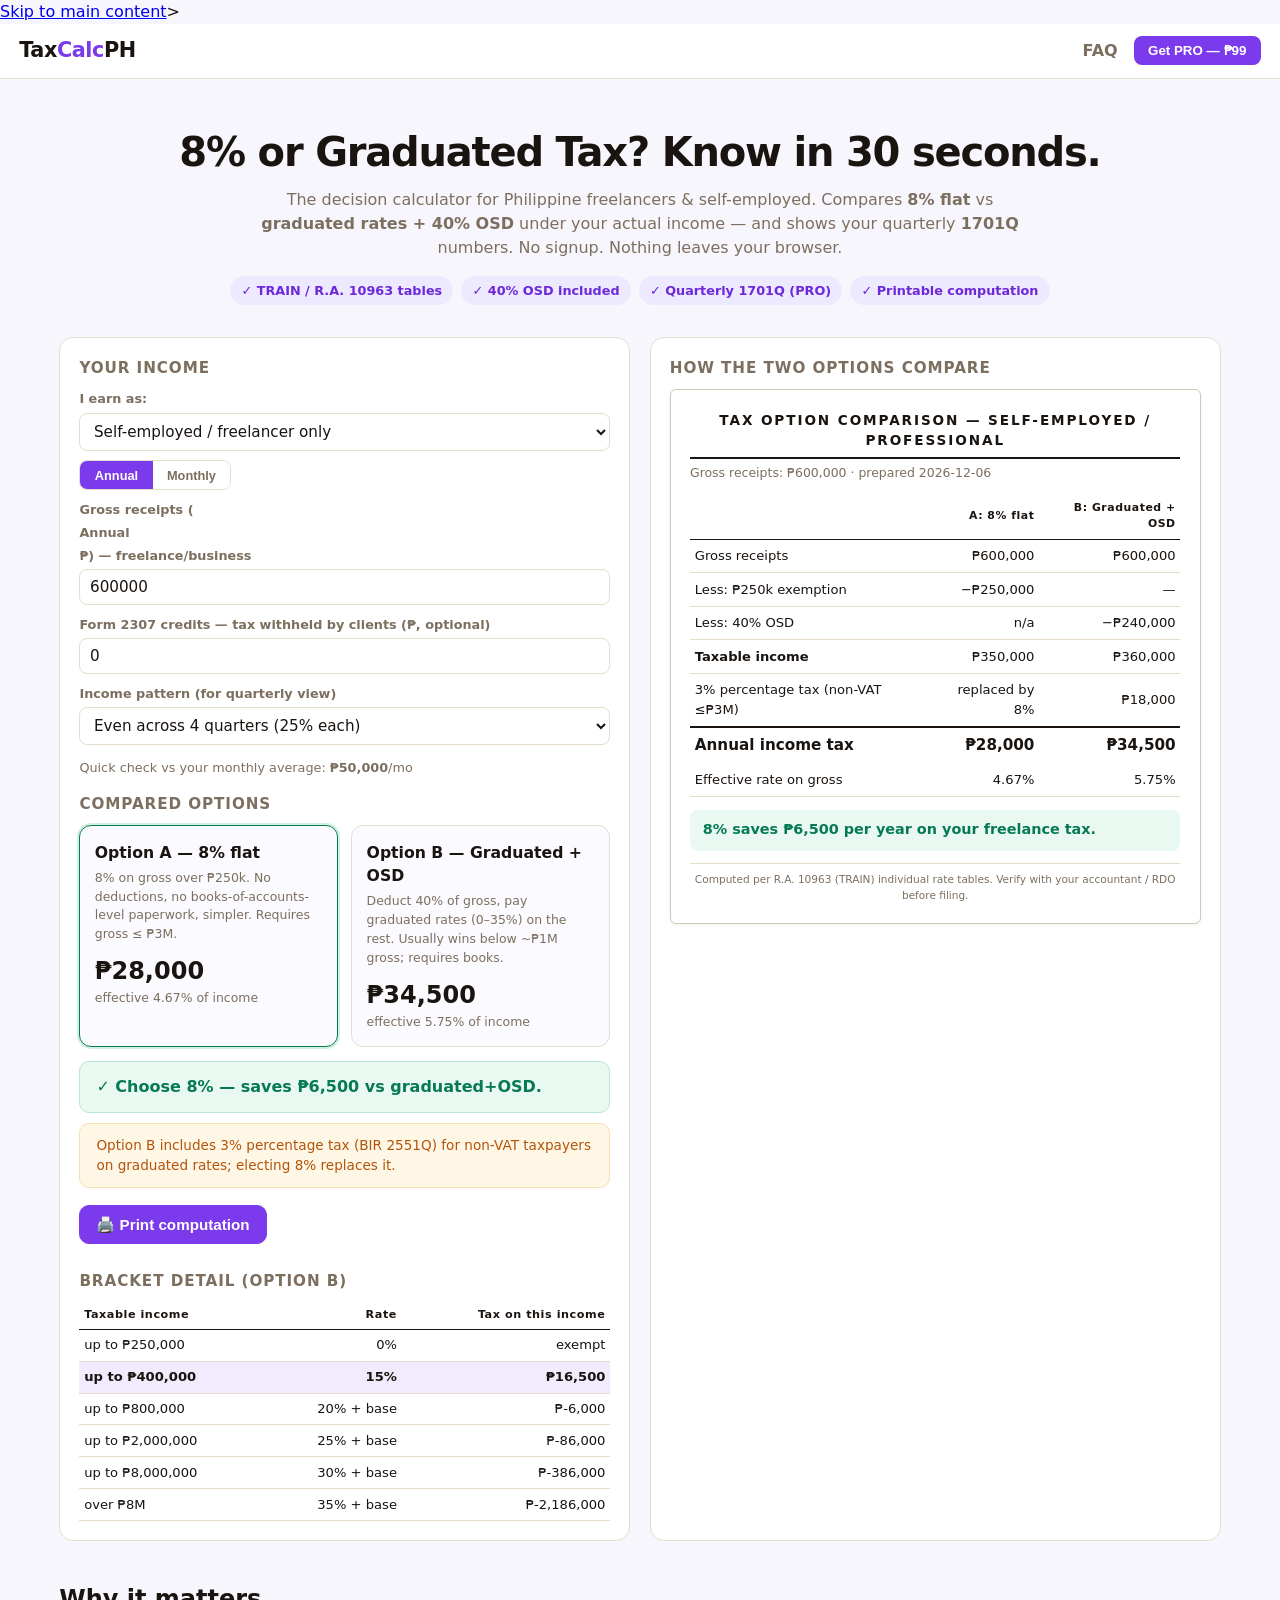
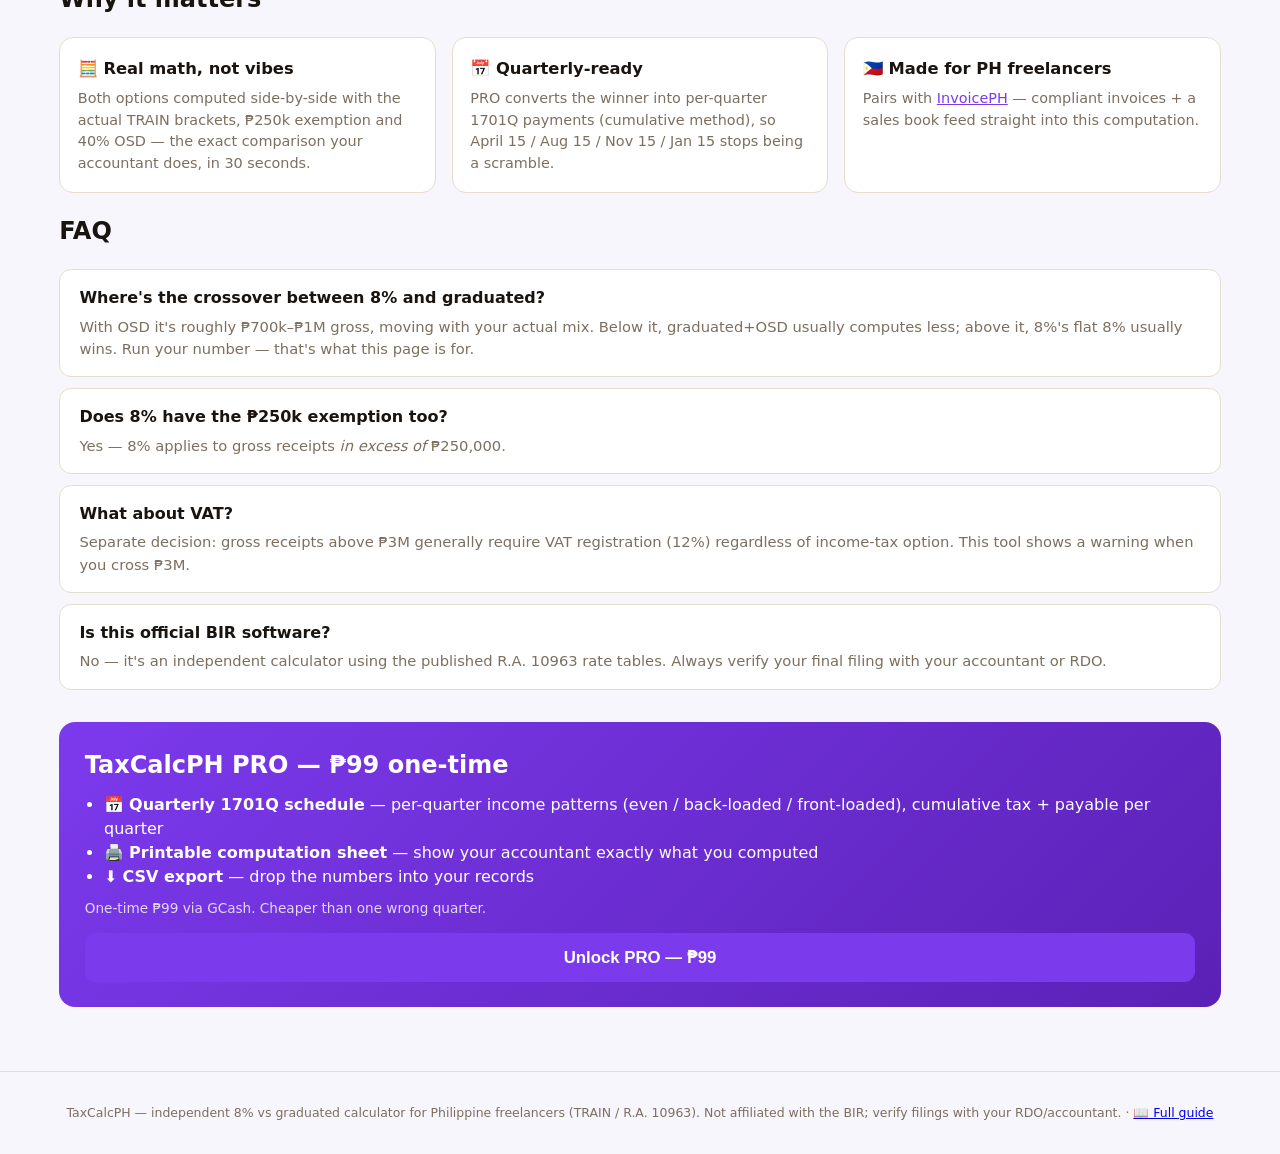
==== index.html @ 9a966605 "feat: add payments system (GCash + LemonSqueezy, affiliate, email capture)" ====
<!DOCTYPE html>
<html data-theme="taxcalcph" lang="en">
<head>
<meta charset="UTF-8">
<meta name="viewport" content="width=device-width, initial-scale=1.0">
<title>8% vs Graduated Tax Calculator Philippines 2026 — TaxCalcPH</title>
<meta name="description" content="Should you pick 8% or graduated tax? Free calculator for Philippine freelancers & self-employed. Compares 8% flat vs graduated (with 40% OSD), quarterly 1701Q amounts, printable computation. TRAIN/R.A. 10963 tables.">
<link rel="icon" href="data:image/svg+xml,%3Csvg xmlns='http://www.w3.org/2000/svg' viewBox='0 0 64 64'%3E%3Crect width='64' height='64' rx='12' fill='%237c3aed'/%3E%3Ctext x='32' y='44' font-size='34' text-anchor='middle' fill='white' font-family='Arial' font-weight='bold'%3E8%25%3C/text%3E%3C/svg%3E">
<link rel="stylesheet" <link rel="stylesheet" href="https://makavelimachiavelli.github.io/zinvent-design-system/tokens.css">
    <link rel="stylesheet" href="https://makavelimachiavelli.github.io/zinvent-design-system/components/base.css">
  <!-- Zinvent Analytics (privacy-first, no cookies) -->
  <script src="https://makavelimachiavelli.github.io/zinvent-design-system/components/analytics.js"></script>
  <!-- Zinvent Payments (GCash + LemonSqueezy, affiliate, email capture) -->
  <script src="https://makavelimachiavelli.github.io/zinvent-design-system/components/payments.js"></script>
    <link rel="stylesheet" href="style.css">
<script type="application/ld+json">
{
  "@context": "https://schema.org",
  "@type": "FAQPage",
  "mainEntity": [
    {"@type":"Question","name":"Is 8% or graduated tax better for freelancers in the Philippines?","acceptedAnswer":{"@type":"Answer","text":"It depends on income and deductions. 8% is flat on gross receipts over ₱250,000. Graduated lets you deduct 40% (OSD) or actual expenses first, so at many income levels graduated computes less tax. Run both in the calculator — the crossover typically lands near ₱700k–₱1M of gross receipts."}},
    {"@type":"Question","name":"How is the 8% tax computed?","acceptedAnswer":{"@type":"Answer","text":"Tax = 8% × (gross sales/receipts − ₱250,000). The first ₱250,000 is exempt. Available to self-employed individuals with gross receipts ≤ ₱3M who elect 8%."}},
    {"@type":"Question","name":"What is the 40% OSD deduction?","acceptedAnswer":{"@type":"Answer","text":"Optional Standard Deduction: self-employed individuals and professionals may deduct 40% of gross sales/receipts instead of itemizing actual expenses, then pay graduated rates on the remaining 60%."}}
  ]
}
</script>
</head>
<body>
  <a href="#main" class="skip-link">Skip to main content</a>>

<header class="site-header">
  <div class="brand">Tax<span>Calc</span>PH</div>
  <nav>
    <span id="proBadge" class="badge hidden">PRO</span>
    <a href="#faq">FAQ</a>
    <button id="proBtn" class="btn-link">Get PRO — ₱99</button>
  </nav>
</header>

<main class="wrap">
  <section class="hero">
    <h1>8% or Graduated Tax? Know in 30 seconds.</h1>
    <p class="sub">The decision calculator for Philippine freelancers &amp; self-employed. Compares <strong>8% flat</strong> vs <strong>graduated rates + 40% OSD</strong> under your actual income — and shows your quarterly <strong>1701Q</strong> numbers. No signup. Nothing leaves your browser.</p>
    <div class="hero-chips">
      <span>✓ TRAIN / R.A. 10963 tables</span>
      <span>✓ 40% OSD included</span>
      <span>✓ Quarterly 1701Q (PRO)</span>
      <span>✓ Printable computation</span>
    </div>
  </section>

  <div class="app-grid">
    <section class="panel">
      <h2>Your income</h2>
      <div class="fields">
        <label>I earn as:
          <select id="mixMode">
            <option value="pure">Self-employed / freelancer only</option>
            <option value="mixed">Employed + freelance (mixed income)</option>
          </select>
        </label>
        <div class="btn-group">
          <button type="button" id="periodAnnual" class="btn-tab active">Annual</button>
          <button type="button" id="periodMonthly" class="btn-tab">Monthly</button>
        </div>
        <label>Gross receipts (<span id="periodLabel">Annual</span> ₱) — freelance/business
          <input id="gross" type="number" min="0" step="any" value="600000">
        </label>
        <label>Form 2307 credits — tax withheld by clients (₱, optional)
          <input id="cwtCredits" type="number" min="0" step="any" value="0" placeholder="e.g. 12000">
        </label>
        <label id="compWrap" class="hidden">Annual compensation income (₱) — employed
          <input id="comp" type="number" min="0" step="any" value="420000">
        </label>
        <label id="contribWrap" class="hidden">Employee SSS/PhilHealth/Pag-IBIG paid (₱/yr)
          <input id="contribs" type="number" min="0" step="any" value="0">
        </label>
        <label>Income pattern (for quarterly view)
          <select id="season">
            <option value="even">Even across 4 quarters (25% each)</option>
            <option value="back">Back-loaded (10% / 20% / 30% / 40%)</option>
            <option value="front">Front-loaded (40% / 30% / 20% / 10%)</option>
          </select>
        </label>
      </div>
      <p class="hint">Quick check vs your monthly average: <strong id="monthlyEcho">—</strong>/mo</p>

      <h2>Compared options</h2>
      <div class="opt-cards">
        <div class="opt-card">
          <h3>Option A — 8% flat</h3>
          <p class="opt-desc">8% on gross over ₱250k. No deductions, no books-of-accounts-level paperwork, simpler. Requires gross ≤ ₱3M.</p>
          <div class="opt-tax" id="aTax">—</div>
          <div class="opt-er" id="aEr"></div>
        </div>
        <div class="opt-card">
          <h3>Option B — Graduated + OSD</h3>
          <p class="opt-desc">Deduct 40% of gross, pay graduated rates (0–35%) on the rest. Usually wins below ~₱1M gross; requires books.</p>
          <div class="opt-tax" id="bTax">—</div>
          <div class="opt-er" id="bEr"></div>
        </div>
      </div>
      <div class="verdict" id="verdict"></div>
      <div class="warn" id="warn"></div>

      <div class="actions">
        <button id="printBtn" class="btn primary">🖨️ Print computation</button>
        <button id="quarterBtn" class="btn hidden">📅 Quarterly 1701Q (PRO)</button>
      </div>

      <h2 style="margin-top:1.6rem">Bracket detail (Option B)</h2>
      <table class="bracket-table" id="bracketTable">
        <thead><tr><th>Taxable income</th><th class="r">Rate</th><th class="r">Tax on this income</th></tr></thead>
        <tbody></tbody>
      </table>
    </section>

    <section class="panel">
      <h2 class="preview-title">How the two options compare</h2>
      <div id="doc" class="comp-doc">
        <div class="cd-head">TAX OPTION COMPARISON — SELF-EMPLOYED / PROFESSIONAL</div>
        <div class="cd-sub" id="cd_gross">Gross receipts: —</div>
        <table class="cd-table">
          <thead><tr><th></th><th class="r">A: 8% flat</th><th class="r">B: Graduated + OSD</th></tr></thead>
          <tbody>
            <tr><td>Gross receipts</td><td class="r" id="d_grossA">—</td><td class="r" id="d_grossB">—</td></tr>
            <tr><td>Less: ₱250k exemption</td><td class="r" id="d_250A">—</td><td class="r">—</td></tr>
            <tr><td>Less: 40% OSD</td><td class="r">n/a</td><td class="r" id="d_osd">—</td></tr>
            <tr><td><strong>Taxable income</strong></td><td class="r" id="d_taxableA">—</td><td class="r" id="d_taxableB">—</td></tr>
            <tr><td>3% percentage tax (non-VAT ≤₱3M)</td><td class="r">replaced by 8%</td><td class="r" id="d_pt">—</td></tr>
            <tr class="totrow"><td><strong>Annual income tax</strong></td><td class="r" id="d_taxA">—</td><td class="r" id="d_taxB">—</td></tr>
            <tr id="cwtRow" style="display:none"><td>Less: 2307 credits withheld</td><td class="r" id="d_cwtA">—</td><td class="r" id="d_cwtB">—</td></tr>
            <tr id="payRow" style="display:none" class="totrow"><td><strong>PAYABLE after credits</strong></td><td class="r" id="d_payA">—</td><td class="r" id="d_payB">—</td></tr>
            <tr class="comp-rows hidden"><td>Compensation income (salary)</td><td class="r" id="d_comp">—</td><td class="r" id="d_comp2">—</td></tr>
            <tr class="comp-rows hidden"><td>Less: ₱90k exemption + contributions</td><td class="r" id="d_compded">—</td><td class="r" id="d_compded2">—</td></tr>
            <tr class="comp-rows hidden"><td>Compensation income tax</td><td class="r" id="d_compTax">—</td><td class="r" id="d_compTax2">—</td></tr>
            <tr class="comp-rows hidden totrow"><td><strong>GRAND TOTAL (freelance + salary)</strong></td><td class="r" id="d_grandA">—</td><td class="r" id="d_grandB">—</td></tr>
            <tr><td>Effective rate on gross</td><td class="r" id="d_erA">—</td><td class="r" id="d_erB">—</td></tr>
          </tbody>
        </table>
        <div class="cd-verdict" id="cd_verdict"></div>
        <div class="cd-foot">Computed per R.A. 10963 (TRAIN) individual rate tables. Verify with your accountant / RDO before filing.</div>
      </div>
    </section>
  </div>

  <!-- QUARTER MODAL (PRO) -->
  <div id="qModal" class="modal hidden">
    <div class="modal-card wide">
      <button class="modal-x" id="qClose">✕</button>
      <h2>📅 Quarterly 1701Q — <span id="qBest"></span></h2>
      <p class="hint" id="qHint">Cumulative method (how BIR Form 1701Q actually computes): tax due grows with cumulative income; each quarter pays the increment.</p>
      <table class="book-table">
        <thead><tr><th>Quarter</th><th class="r">Cum. income</th><th class="r">Cum. tax due</th><th class="r">Pay this quarter</th></tr></thead>
        <tbody id="qBody"></tbody>
      </table>
      <div class="actions"><button id="qExport" class="btn primary">⬇️ Export CSV</button></div>
    </div>
  </div>

  <section class="marketing">
    <h2>Why it matters</h2>
    <div class="cards">
      <div class="card"><h3>🧮 Real math, not vibes</h3><p>Both options computed side-by-side with the actual TRAIN brackets, ₱250k exemption and 40% OSD — the exact comparison your accountant does, in 30 seconds.</p></div>
      <div class="card"><h3>📅 Quarterly-ready</h3><p>PRO converts the winner into per-quarter 1701Q payments (cumulative method), so April 15 / Aug 15 / Nov 15 / Jan 15 stops being a scramble.</p></div>
      <div class="card"><h3>🇵🇭 Made for PH freelancers</h3><p>Pairs with <a href="https://makavelimachiavelli.github.io/invoiceph/">InvoicePH</a> — compliant invoices + a sales book feed straight into this computation.</p></div>
    </div>

    <h2 id="faq">FAQ</h2>
    <div class="faq-item"><h3>Where's the crossover between 8% and graduated?</h3><p>With OSD it's roughly ₱700k–₱1M gross, moving with your actual mix. Below it, graduated+OSD usually computes less; above it, 8%'s flat 8% usually wins. Run your number — that's what this page is for.</p></div>
    <div class="faq-item"><h3>Does 8% have the ₱250k exemption too?</h3><p>Yes — 8% applies to gross receipts <em>in excess of</em> ₱250,000.</p></div>
    <div class="faq-item"><h3>What about VAT?</h3><p>Separate decision: gross receipts above ₱3M generally require VAT registration (12%) regardless of income-tax option. This tool shows a warning when you cross ₱3M.</p></div>
    <div class="faq-item"><h3>Is this official BIR software?</h3><p>No — it's an independent calculator using the published R.A. 10963 rate tables. Always verify your final filing with your accountant or RDO.</p></div>

    <div class="cta-box">
      <h2>TaxCalcPH PRO — ₱99 one-time</h2>
      <ul>
        <li>📅 <strong>Quarterly 1701Q schedule</strong> — per-quarter income patterns (even / back-loaded / front-loaded), cumulative tax + payable per quarter</li>
        <li>🖨️ <strong>Printable computation sheet</strong> — show your accountant exactly what you computed</li>
        <li>⬇️ <strong>CSV export</strong> — drop the numbers into your records</li>
      </ul>
      <p class="once">One-time ₱99 via GCash. Cheaper than one wrong quarter.</p>
      <button id="proBtn2" class="btn primary big">Unlock PRO — ₱99</button>
    </div>
  </section>
</main>

<footer class="site-footer">
  <p>TaxCalcPH — independent 8% vs graduated calculator for Philippine freelancers (TRAIN / R.A. 10963). Not affiliated with the BIR; verify filings with your RDO/accountant. · <a href="8-percent-vs-graduated.html">📖 Full guide</a></p>
</footer>

<!-- PAY MODAL -->
<div id="payModal" class="modal hidden">
  <div class="modal-card">
    <button class="modal-x" id="payClose">✕</button>
    <h2>Unlock TaxCalcPH PRO</h2>
    <p class="price">₱99 <span>one-time · lifetime · no subscription</span></p>
    <div class="qr-box">
      <img src="assets/gcash-qr.svg" alt="GCash QR (replace with merchant QR)" width="180" height="180">
      <ol class="pay-steps">
        <li>Scan the GCash QR and send <strong>₱99</strong>.</li>
        <li>Enter the unlock code sent to you below.</li>
      </ol>
    </div>
    <div class="code-row">
      <input id="codeInput" placeholder="Enter unlock code">
      <button id="codeBtn" class="btn primary">Unlock</button>
    </div>
    <p class="code-msg" id="codeMsg"></p>
  </div>
</div>

<script src="app.js"></script>
</body>
</html>
---- style.css ----
/* TaxCalcPH — styles */
:root{
  --purple:#7c3aed; --ink:#1a1410; --muted:#7c6f5f; --line:#e7ddcd;
  --bg:#f8f6fd; --card:#fff; --green:#067a53; --red:#dc2626; --amber:#b45309;
}
*{box-sizing:border-box}
body{margin:0;font-family:'Segoe UI',system-ui,-apple-system,Arial,sans-serif;background:var(--bg);color:var(--ink);line-height:1.5}
.hidden{display:none!important}

.site-header{position:sticky;top:0;z-index:50;background:#fff;border-bottom:1px solid var(--line);display:flex;justify-content:space-between;align-items:center;padding:.7rem 1.2rem}
.brand{font-weight:800;font-size:1.3rem;letter-spacing:-.02em}
.brand span{color:var(--purple)}
.site-header nav{display:flex;gap:1rem;align-items:center}
.site-header a{color:var(--muted);text-decoration:none;font-weight:600}
.btn-link{border:none;background:var(--purple);color:#fff;font-weight:700;padding:.45rem .9rem;border-radius:8px;cursor:pointer}
.badge{font-size:.7rem;font-weight:800;padding:.2rem .5rem;border-radius:99px;background:var(--green);color:#fff}

.wrap{max-width:1200px;margin:0 auto;padding:1.5rem 1.2rem}
.hero{text-align:center;padding:1.2rem 0 .8rem}
.hero h1{font-size:clamp(1.6rem,4vw,2.5rem);margin:0 0 .4rem;letter-spacing:-.03em}
.hero .sub{color:var(--muted);max-width:780px;margin:0 auto}
.hero-chips{display:flex;flex-wrap:wrap;gap:.5rem;justify-content:center;margin-top:1rem}
.hero-chips span{background:#ede9fe;color:#6d28d9;font-size:.8rem;font-weight:700;padding:.3rem .7rem;border-radius:99px}

.app-grid{display:grid;grid-template-columns:1fr 1fr;gap:1.2rem;margin-top:1.2rem}
@media(max-width:960px){.app-grid{grid-template-columns:1fr}}
.panel{background:var(--card);border:1px solid var(--line);border-radius:14px;padding:1.2rem}
.panel h2{font-size:.95rem;text-transform:uppercase;letter-spacing:.06em;color:var(--muted);margin:1rem 0 .6rem}
.panel h2:first-child{margin-top:0}
.preview-title{margin-top:0}

.fields{display:grid;gap:.6rem}
label{display:flex;flex-direction:column;gap:.25rem;font-size:.8rem;font-weight:600;color:var(--muted)}
input,select{border:1px solid var(--line);border-radius:8px;padding:.5rem .6rem;font-size:.95rem;font-family:inherit;background:#fff;color:var(--ink)}
input:focus,select:focus{outline:2px solid #ddd3ff;border-color:var(--purple)}
.hint{color:var(--muted);font-size:.8rem}

.opt-cards{display:grid;grid-template-columns:1fr 1fr;gap:.8rem}
@media(max-width:700px){.opt-cards{grid-template-columns:1fr}}
.opt-card{border:1px solid var(--line);border-radius:12px;padding:.9rem;background:#fbfaff}
.opt-card h3{margin:0 0 .3rem;font-size:.98rem}
.opt-card.win{border-color:var(--green);box-shadow:0 0 0 2px #d1f0e2}
.opt-desc{color:var(--muted);font-size:.78rem;margin:.2rem 0 .6rem}
.opt-tax{font-size:1.5rem;font-weight:900}
.opt-er{font-size:.78rem;color:var(--muted)}

.verdict{margin-top:.9rem;border-radius:10px;padding:.8rem 1rem;font-weight:700;background:#e9f9f1;color:#067a53;border:1px solid #b8e8d2}
.warn{margin-top:.6rem;border-radius:10px;padding:.7rem 1rem;font-size:.85rem;background:#fef7e6;color:var(--amber);border:1px solid #f5e0af}
.actions{display:flex;flex-wrap:wrap;gap:.6rem;margin-top:1.1rem}
.btn{border:1px solid var(--line);background:#fff;border-radius:10px;padding:.6rem 1rem;font-weight:700;cursor:pointer;font-size:.95rem}
.btn:hover{background:#f7f5fc}
.btn.primary{background:var(--purple);border-color:var(--purple);color:#fff}
.btn.primary:hover{background:#6b28d9}
.btn.big{width:100%;font-size:1.05rem;padding:.8rem}

.bracket-table{width:100%;border-collapse:collapse;font-size:.82rem}
.bracket-table th{border-bottom:1.5px solid var(--ink);text-align:left;padding:.3rem;font-size:.7rem;letter-spacing:.05em}
.bracket-table td{border-bottom:1px solid var(--line);padding:.35rem .3rem}
.bracket-table .r{text-align:right}
.bracket-table tr.hit td{background:#f1ebfd;font-weight:700}

/* comparison doc */
.comp-doc{background:#fff;border:1px solid #d4c9b8;border-radius:6px;padding:1.2rem;font-size:.85rem;box-shadow:0 1px 4px rgba(16,24,40,.06)}
.cd-head{font-weight:900;letter-spacing:.14em;text-align:center;border-bottom:2px solid var(--ink);padding-bottom:.4rem;margin-bottom:.3rem}
.cd-sub{font-size:.78rem;color:var(--muted);margin-bottom:.7rem}
.cd-table{width:100%;border-collapse:collapse;font-size:.82rem}
.cd-table td,.cd-table th{border-bottom:1px solid var(--line);padding:.4rem .3rem}
.cd-table th{font-size:.68rem;letter-spacing:.05em;border-bottom:1.5px solid var(--ink)}
.cd-table .r{text-align:right}
.totrow td{border-top:2px solid var(--ink);border-bottom:none;font-weight:900;font-size:.95rem}
.cd-verdict{margin-top:.8rem;font-weight:700;font-size:.9rem;background:#e9f9f1;border-radius:8px;padding:.6rem .8rem;color:#067a53}
.cd-foot{margin-top:.8rem;font-size:.66rem;color:var(--muted);text-align:center;border-top:1px solid var(--line);padding-top:.5rem}

.marketing{margin-top:2.5rem}
.cards{display:grid;grid-template-columns:repeat(auto-fit,minmax(240px,1fr));gap:1rem}
.card{background:#fff;border:1px solid var(--line);border-radius:14px;padding:1.1rem}
.card h3{margin:.1rem 0 .4rem;font-size:1.02rem}
.card p{color:var(--muted);font-size:.9rem;margin:0}
.card a{color:var(--purple)}
.faq-item{background:#fff;border:1px solid var(--line);border-radius:12px;padding:1rem 1.2rem;margin-bottom:.7rem}
.faq-item h3{margin:0 0 .35rem;font-size:1rem}
.faq-item p{margin:0;color:var(--muted);font-size:.92rem}
.cta-box{background:linear-gradient(135deg,#7c3aed,#5b21b6);color:#fff;border-radius:16px;padding:1.6rem;margin-top:2rem}
.cta-box h2{margin:0 0 .6rem}
.cta-box ul{margin:0 0 .6rem;padding-left:1.2rem}
.once{color:#e3d7ff;font-size:.85rem;margin:.4rem 0 .9rem}

.modal{position:fixed;inset:0;background:rgba(16,24,40,.55);display:flex;align-items:center;justify-content:center;z-index:100;padding:1rem}
.modal-card{background:#fff;border-radius:16px;padding:1.5rem;max-width:440px;width:100%;position:relative;max-height:90vh;overflow:auto}
.modal-card.wide{max-width:640px}
.modal-x{position:absolute;top:.7rem;right:.7rem;border:none;background:#f2f4f7;border-radius:8px;width:30px;height:30px;cursor:pointer;font-weight:700}
.price{font-size:1.6rem;font-weight:900;margin:.2rem 0 .8rem}
.price span{font-size:.8rem;font-weight:600;color:var(--muted)}
.qr-box{display:flex;gap:1rem;align-items:flex-start}
.qr-box img{border:1px solid var(--line);border-radius:8px;background:#fff}
.pay-steps{margin:0;padding-left:1.1rem;font-size:.85rem;color:var(--muted)}
.code-row{display:flex;gap:.5rem;margin-top:1rem}
.code-row input{flex:1}
.code-msg{font-size:.85rem;min-height:1.2rem;margin:.5rem 0 0;font-weight:700}
.code-msg.ok{color:var(--green)}
.code-msg.bad{color:var(--red)}
.book-table{width:100%;border-collapse:collapse;font-size:.82rem;margin:.6rem 0}
.book-table th{border-bottom:2px solid var(--ink);text-align:left;padding:.3rem}
.book-table td{border-bottom:1px solid var(--line);padding:.35rem .3rem}
.book-table .r{text-align:right}

.site-footer{border-top:1px solid var(--line);margin-top:2.5rem;padding:1.2rem;text-align:center;color:var(--muted);font-size:.78rem}

@media print{
  body *{visibility:hidden}
  #doc,#doc *{visibility:visible}
  #doc{position:absolute;left:0;top:0;width:100%;border:none;box-shadow:none;padding:0}
  @page{margin:14mm}
}

.btn-group{display:inline-flex;gap:0;border:1px solid var(--line);border-radius:8px;overflow:hidden;width:max-content}
.btn-tab{border:none;background:#fff;padding:.4rem .9rem;font-weight:700;cursor:pointer;font-size:.8rem;color:var(--muted)}
.btn-tab.active{background:var(--purple);color:#fff}
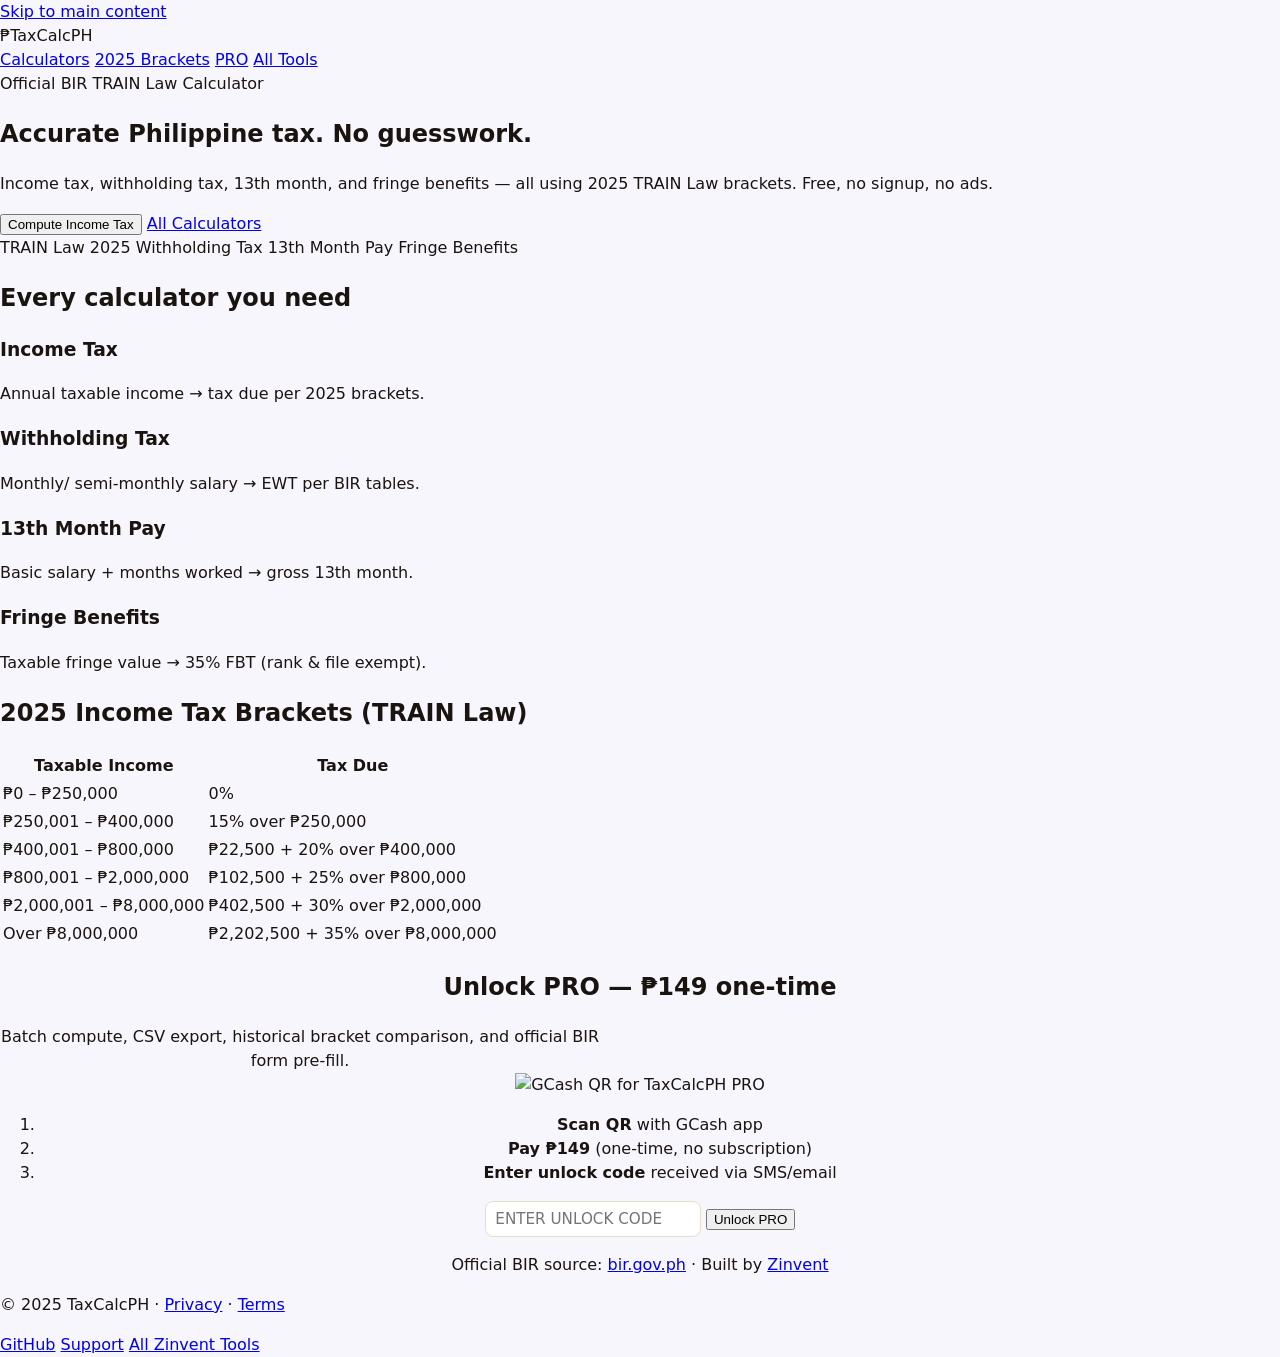
==== commit 1c8c8fb0: "design: world-class redesign with domain-rooted identity" ====
--- a/index.html
+++ b/index.html
@@ -1,215 +1,138 @@
 <!DOCTYPE html>
 <html data-theme="taxcalcph" lang="en">
 <head>
-<meta charset="UTF-8">
-<meta name="viewport" content="width=device-width, initial-scale=1.0">
-<title>8% vs Graduated Tax Calculator Philippines 2026 — TaxCalcPH</title>
-<meta name="description" content="Should you pick 8% or graduated tax? Free calculator for Philippine freelancers & self-employed. Compares 8% flat vs graduated (with 40% OSD), quarterly 1701Q amounts, printable computation. TRAIN/R.A. 10963 tables.">
-<link rel="icon" href="data:image/svg+xml,%3Csvg xmlns='http://www.w3.org/2000/svg' viewBox='0 0 64 64'%3E%3Crect width='64' height='64' rx='12' fill='%237c3aed'/%3E%3Ctext x='32' y='44' font-size='34' text-anchor='middle' fill='white' font-family='Arial' font-weight='bold'%3E8%25%3C/text%3E%3C/svg%3E">
-<link rel="stylesheet" <link rel="stylesheet" href="https://makavelimachiavelli.github.io/zinvent-design-system/tokens.css">
-    <link rel="stylesheet" href="https://makavelimachiavelli.github.io/zinvent-design-system/components/base.css">
+  <meta charset="UTF-8">
+  <meta name="viewport" content="width=device-width, initial-scale=1.0">
+  <title>TaxCalcPH — Philippine Tax Calculator (BIR TRAIN Law Compliant)</title>
+  <meta name="description" content="Accurate Philippine income tax, withholding tax, and 13th month pay calculator. Updated for 2025 TRAIN Law brackets. Free, no signup.">
+  <link rel="canonical" href="https://makavelimachiavelli.github.io/taxcalcph/">
+  <link rel="icon" href="data:image/svg+xml,%3Csvg xmlns='http://www.w3.org/2000/svg' viewBox='0 0 64 64'%3E%3Crect width='64' height='64' rx='12' fill='%231d2a3a'/%3E%3Ctext x='32' y='44' font-size='32' text-anchor='middle' fill='%23e8b43c' font-family='Georgia' font-weight='bold'%3E₱%3C/text%3E%3C/svg%3E">
+  <!-- Fonts -->
+  <link rel="preconnect" href="https://fonts.googleapis.com">
+  <link rel="preconnect" href="https://fonts.gstatic.com" crossorigin>
+  <link href="https://fonts.googleapis.com/css2?family=Newsreader:wght@400;500;600;700&family=Inter:wght@400;500;600&display=swap" rel="stylesheet">
+  <!-- Zinvent Design System -->
+  <link rel="stylesheet" href="https://makavelimachiavelli.github.io/zinvent-design-system/tokens.css">
+  <link rel="stylesheet" href="https://makavelimachiavelli.github.io/zinvent-design-system/components/base.css">
   <!-- Zinvent Analytics (privacy-first, no cookies) -->
   <script src="https://makavelimachiavelli.github.io/zinvent-design-system/components/analytics.js"></script>
   <!-- Zinvent Payments (GCash + LemonSqueezy, affiliate, email capture) -->
   <script src="https://makavelimachiavelli.github.io/zinvent-design-system/components/payments.js"></script>
-    <link rel="stylesheet" href="style.css">
-<script type="application/ld+json">
-{
-  "@context": "https://schema.org",
-  "@type": "FAQPage",
-  "mainEntity": [
-    {"@type":"Question","name":"Is 8% or graduated tax better for freelancers in the Philippines?","acceptedAnswer":{"@type":"Answer","text":"It depends on income and deductions. 8% is flat on gross receipts over ₱250,000. Graduated lets you deduct 40% (OSD) or actual expenses first, so at many income levels graduated computes less tax. Run both in the calculator — the crossover typically lands near ₱700k–₱1M of gross receipts."}},
-    {"@type":"Question","name":"How is the 8% tax computed?","acceptedAnswer":{"@type":"Answer","text":"Tax = 8% × (gross sales/receipts − ₱250,000). The first ₱250,000 is exempt. Available to self-employed individuals with gross receipts ≤ ₱3M who elect 8%."}},
-    {"@type":"Question","name":"What is the 40% OSD deduction?","acceptedAnswer":{"@type":"Answer","text":"Optional Standard Deduction: self-employed individuals and professionals may deduct 40% of gross sales/receipts instead of itemizing actual expenses, then pay graduated rates on the remaining 60%."}}
-  ]
-}
-</script>
+  <!-- Product Styles -->
+  <link rel="stylesheet" href="style.css">
+  <script type="application/ld+json">
+  {"@context":"https://schema.org","@type":"WebApplication","name":"TaxCalcPH","applicationCategory":"FinanceApplication","operatingSystem":"Web","offers":{"@type":"Offer","price":"0","priceCurrency":"PHP"},"description":"Philippine tax calculator updated for 2025 TRAIN Law."}
+  </script>
 </head>
 <body>
-  <a href="#main" class="skip-link">Skip to main content</a>>
+  <a href="#main" class="skip-link">Skip to main content</a>
+  <header class="z-header" role="banner">
+    <div class="z-header-inner">
+      <div class="z-brand"><span class="z-brand-mark">₱</span><span class="z-brand-name">TaxCalcPH</span></div>
+      <nav class="z-nav" role="navigation" aria-label="Main navigation">
+        <a href="#calculators">Calculators</a>
+        <a href="#brackets">2025 Brackets</a>
+        <a href="#pro">PRO</a>
+        <a href="https://makavelimachiavelli.github.io/zinvent-hub/" class="z-btn z-btn-ghost z-btn-sm">All Tools</a>
+      </nav>
+    </div>
+  </header>
+  <main id="main" role="main">
+    <section class="z-hero z-reveal">
+      <span class="z-hero-eyebrow">Official BIR TRAIN Law Calculator</span>
+      <h1>Accurate Philippine tax. No guesswork.</h1>
+      <p>Income tax, withholding tax, 13th month, and fringe benefits — all using 2025 TRAIN Law brackets. Free, no signup, no ads.</p>
+      <div class="z-hero-cta">
+        <button class="z-btn z-btn-primary z-btn-lg" data-action="calc-income">Compute Income Tax</button>
+        <a href="#calculators" class="z-btn z-btn-ghost z-btn-lg">All Calculators</a>
+      </div>
+      <div class="z-pills">
+        <span class="z-pill">TRAIN Law 2025</span>
+        <span class="z-pill">Withholding Tax</span>
+        <span class="z-pill">13th Month Pay</span>
+        <span class="z-pill">Fringe Benefits</span>
+      </div>
+    </section>
 
-<header class="site-header">
-  <div class="brand">Tax<span>Calc</span>PH</div>
-  <nav>
-    <span id="proBadge" class="badge hidden">PRO</span>
-    <a href="#faq">FAQ</a>
-    <button id="proBtn" class="btn-link">Get PRO — ₱99</button>
-  </nav>
-</header>
-
-<main class="wrap">
-  <section class="hero">
-    <h1>8% or Graduated Tax? Know in 30 seconds.</h1>
-    <p class="sub">The decision calculator for Philippine freelancers &amp; self-employed. Compares <strong>8% flat</strong> vs <strong>graduated rates + 40% OSD</strong> under your actual income — and shows your quarterly <strong>1701Q</strong> numbers. No signup. Nothing leaves your browser.</p>
-    <div class="hero-chips">
-      <span>✓ TRAIN / R.A. 10963 tables</span>
-      <span>✓ 40% OSD included</span>
-      <span>✓ Quarterly 1701Q (PRO)</span>
-      <span>✓ Printable computation</span>
-    </div>
-  </section>
-
-  <div class="app-grid">
-    <section class="panel">
-      <h2>Your income</h2>
-      <div class="fields">
-        <label>I earn as:
-          <select id="mixMode">
-            <option value="pure">Self-employed / freelancer only</option>
-            <option value="mixed">Employed + freelance (mixed income)</option>
-          </select>
-        </label>
-        <div class="btn-group">
-          <button type="button" id="periodAnnual" class="btn-tab active">Annual</button>
-          <button type="button" id="periodMonthly" class="btn-tab">Monthly</button>
-        </div>
-        <label>Gross receipts (<span id="periodLabel">Annual</span> ₱) — freelance/business
-          <input id="gross" type="number" min="0" step="any" value="600000">
-        </label>
-        <label>Form 2307 credits — tax withheld by clients (₱, optional)
-          <input id="cwtCredits" type="number" min="0" step="any" value="0" placeholder="e.g. 12000">
-        </label>
-        <label id="compWrap" class="hidden">Annual compensation income (₱) — employed
-          <input id="comp" type="number" min="0" step="any" value="420000">
-        </label>
-        <label id="contribWrap" class="hidden">Employee SSS/PhilHealth/Pag-IBIG paid (₱/yr)
-          <input id="contribs" type="number" min="0" step="any" value="0">
-        </label>
-        <label>Income pattern (for quarterly view)
-          <select id="season">
-            <option value="even">Even across 4 quarters (25% each)</option>
-            <option value="back">Back-loaded (10% / 20% / 30% / 40%)</option>
-            <option value="front">Front-loaded (40% / 30% / 20% / 10%)</option>
-          </select>
-        </label>
-      </div>
-      <p class="hint">Quick check vs your monthly average: <strong id="monthlyEcho">—</strong>/mo</p>
-
-      <h2>Compared options</h2>
-      <div class="opt-cards">
-        <div class="opt-card">
-          <h3>Option A — 8% flat</h3>
-          <p class="opt-desc">8% on gross over ₱250k. No deductions, no books-of-accounts-level paperwork, simpler. Requires gross ≤ ₱3M.</p>
-          <div class="opt-tax" id="aTax">—</div>
-          <div class="opt-er" id="aEr"></div>
-        </div>
-        <div class="opt-card">
-          <h3>Option B — Graduated + OSD</h3>
-          <p class="opt-desc">Deduct 40% of gross, pay graduated rates (0–35%) on the rest. Usually wins below ~₱1M gross; requires books.</p>
-          <div class="opt-tax" id="bTax">—</div>
-          <div class="opt-er" id="bEr"></div>
+    <section id="calculators" class="z-section z-reveal">
+      <div class="z-wrap">
+        <h2>Every calculator you need</h2>
+        <div class="z-card-grid z-grid-4">
+          <article class="z-card">
+            <h3>Income Tax</h3>
+            <p>Annual taxable income → tax due per 2025 brackets.</p>
+          </article>
+          <article class="z-card">
+            <h3>Withholding Tax</h3>
+            <p>Monthly/ semi-monthly salary → EWT per BIR tables.</p>
+          </article>
+          <article class="z-card">
+            <h3>13th Month Pay</h3>
+            <p>Basic salary + months worked → gross 13th month.</p>
+          </article>
+          <article class="z-card">
+            <h3>Fringe Benefits</h3>
+            <p>Taxable fringe value → 35% FBT (rank & file exempt).</p>
+          </article>
         </div>
       </div>
-      <div class="verdict" id="verdict"></div>
-      <div class="warn" id="warn"></div>
-
-      <div class="actions">
-        <button id="printBtn" class="btn primary">🖨️ Print computation</button>
-        <button id="quarterBtn" class="btn hidden">📅 Quarterly 1701Q (PRO)</button>
-      </div>
-
-      <h2 style="margin-top:1.6rem">Bracket detail (Option B)</h2>
-      <table class="bracket-table" id="bracketTable">
-        <thead><tr><th>Taxable income</th><th class="r">Rate</th><th class="r">Tax on this income</th></tr></thead>
-        <tbody></tbody>
-      </table>
     </section>
 
-    <section class="panel">
-      <h2 class="preview-title">How the two options compare</h2>
-      <div id="doc" class="comp-doc">
-        <div class="cd-head">TAX OPTION COMPARISON — SELF-EMPLOYED / PROFESSIONAL</div>
-        <div class="cd-sub" id="cd_gross">Gross receipts: —</div>
-        <table class="cd-table">
-          <thead><tr><th></th><th class="r">A: 8% flat</th><th class="r">B: Graduated + OSD</th></tr></thead>
-          <tbody>
-            <tr><td>Gross receipts</td><td class="r" id="d_grossA">—</td><td class="r" id="d_grossB">—</td></tr>
-            <tr><td>Less: ₱250k exemption</td><td class="r" id="d_250A">—</td><td class="r">—</td></tr>
-            <tr><td>Less: 40% OSD</td><td class="r">n/a</td><td class="r" id="d_osd">—</td></tr>
-            <tr><td><strong>Taxable income</strong></td><td class="r" id="d_taxableA">—</td><td class="r" id="d_taxableB">—</td></tr>
-            <tr><td>3% percentage tax (non-VAT ≤₱3M)</td><td class="r">replaced by 8%</td><td class="r" id="d_pt">—</td></tr>
-            <tr class="totrow"><td><strong>Annual income tax</strong></td><td class="r" id="d_taxA">—</td><td class="r" id="d_taxB">—</td></tr>
-            <tr id="cwtRow" style="display:none"><td>Less: 2307 credits withheld</td><td class="r" id="d_cwtA">—</td><td class="r" id="d_cwtB">—</td></tr>
-            <tr id="payRow" style="display:none" class="totrow"><td><strong>PAYABLE after credits</strong></td><td class="r" id="d_payA">—</td><td class="r" id="d_payB">—</td></tr>
-            <tr class="comp-rows hidden"><td>Compensation income (salary)</td><td class="r" id="d_comp">—</td><td class="r" id="d_comp2">—</td></tr>
-            <tr class="comp-rows hidden"><td>Less: ₱90k exemption + contributions</td><td class="r" id="d_compded">—</td><td class="r" id="d_compded2">—</td></tr>
-            <tr class="comp-rows hidden"><td>Compensation income tax</td><td class="r" id="d_compTax">—</td><td class="r" id="d_compTax2">—</td></tr>
-            <tr class="comp-rows hidden totrow"><td><strong>GRAND TOTAL (freelance + salary)</strong></td><td class="r" id="d_grandA">—</td><td class="r" id="d_grandB">—</td></tr>
-            <tr><td>Effective rate on gross</td><td class="r" id="d_erA">—</td><td class="r" id="d_erB">—</td></tr>
-          </tbody>
-        </table>
-        <div class="cd-verdict" id="cd_verdict"></div>
-        <div class="cd-foot">Computed per R.A. 10963 (TRAIN) individual rate tables. Verify with your accountant / RDO before filing.</div>
+    <section id="brackets" class="z-section z-reveal">
+      <div class="z-wrap">
+        <h2>2025 Income Tax Brackets (TRAIN Law)</h2>
+        <div style="overflow-x:auto;">
+          <table class="z-table" style="min-width:500px;">
+            <thead><tr><th>Taxable Income</th><th>Tax Due</th></tr></thead>
+            <tbody>
+              <tr><td>₱0 – ₱250,000</td><td>0%</td></tr>
+              <tr><td>₱250,001 – ₱400,000</td><td>15% over ₱250,000</td></tr>
+              <tr><td>₱400,001 – ₱800,000</td><td>₱22,500 + 20% over ₱400,000</td></tr>
+              <tr><td>₱800,001 – ₱2,000,000</td><td>₱102,500 + 25% over ₱800,000</td></tr>
+              <tr><td>₱2,000,001 – ₱8,000,000</td><td>₱402,500 + 30% over ₱2,000,000</td></tr>
+              <tr><td>Over ₱8,000,000</td><td>₱2,202,500 + 35% over ₱8,000,000</td></tr>
+            </tbody>
+          </table>
+        </div>
       </div>
     </section>
-  </div>
 
-  <!-- QUARTER MODAL (PRO) -->
-  <div id="qModal" class="modal hidden">
-    <div class="modal-card wide">
-      <button class="modal-x" id="qClose">✕</button>
-      <h2>📅 Quarterly 1701Q — <span id="qBest"></span></h2>
-      <p class="hint" id="qHint">Cumulative method (how BIR Form 1701Q actually computes): tax due grows with cumulative income; each quarter pays the increment.</p>
-      <table class="book-table">
-        <thead><tr><th>Quarter</th><th class="r">Cum. income</th><th class="r">Cum. tax due</th><th class="r">Pay this quarter</th></tr></thead>
-        <tbody id="qBody"></tbody>
-      </table>
-      <div class="actions"><button id="qExport" class="btn primary">⬇️ Export CSV</button></div>
+    <section id="pro" class="z-section z-reveal">
+      <div class="z-wrap" style="text-align:center;">
+        <h2>Unlock PRO — ₱149 one-time</h2>
+        <p style="max-width:600px;margin:0 auto var(--z-s5);color:var(--p-muted);">Batch compute, CSV export, historical bracket comparison, and official BIR form pre-fill.</p>
+        <div class="z-qr" role="region" aria-label="GCash payment">
+          <img src="qr-gcash.svg" alt="GCash QR for TaxCalcPH PRO" loading="lazy">
+          <ol class="z-qr-steps">
+            <li><b>Scan QR</b> with GCash app</li>
+            <li><b>Pay ₱149</b> (one-time, no subscription)</li>
+            <li><b>Enter unlock code</b> received via SMS/email</li>
+          </ol>
+        </div>
+        <div class="z-code-row">
+          <input type="text" class="z-input" id="proCode" placeholder="Enter unlock code" style="flex:1;text-transform:uppercase;">
+          <button class="z-btn z-btn-accent" id="btnUnlock">Unlock PRO</button>
+        </div>
+        <p id="codeMsg" class="z-code-msg" aria-live="polite"></p>
+      </div>
+    </section>
+
+    <section class="z-section-sm z-reveal">
+      <div class="z-wrap" style="text-align:center;">
+        <p style="color:var(--p-muted);">Official BIR source: <a href="https://www.bir.gov.ph" target="_blank" rel="noopener">bir.gov.ph</a> · Built by <a href="https://makavelimachiavelli.github.io/zinvent-hub/">Zinvent</a></p>
+      </div>
+    </section>
+  </main>
+  <footer class="z-footer" role="contentinfo">
+    <div class="z-wrap">
+      <p>&copy; 2025 TaxCalcPH · <a href="https://makavelimachiavelli.github.io/zinvent-hub/privacy.html">Privacy</a> · <a href="https://makavelimachiavelli.github.io/zinvent-hub/terms.html">Terms</a></p>
+      <div class="z-footer-links">
+        <a href="https://github.com/MakaveliMachiavelli/taxcalcph">GitHub</a>
+        <a href="mailto:support@zinvent.ph">Support</a>
+        <a href="https://makavelimachiavelli.github.io/zinvent-hub/">All Zinvent Tools</a>
+      </div>
     </div>
-  </div>
-
-  <section class="marketing">
-    <h2>Why it matters</h2>
-    <div class="cards">
-      <div class="card"><h3>🧮 Real math, not vibes</h3><p>Both options computed side-by-side with the actual TRAIN brackets, ₱250k exemption and 40% OSD — the exact comparison your accountant does, in 30 seconds.</p></div>
-      <div class="card"><h3>📅 Quarterly-ready</h3><p>PRO converts the winner into per-quarter 1701Q payments (cumulative method), so April 15 / Aug 15 / Nov 15 / Jan 15 stops being a scramble.</p></div>
-      <div class="card"><h3>🇵🇭 Made for PH freelancers</h3><p>Pairs with <a href="https://makavelimachiavelli.github.io/invoiceph/">InvoicePH</a> — compliant invoices + a sales book feed straight into this computation.</p></div>
-    </div>
-
-    <h2 id="faq">FAQ</h2>
-    <div class="faq-item"><h3>Where's the crossover between 8% and graduated?</h3><p>With OSD it's roughly ₱700k–₱1M gross, moving with your actual mix. Below it, graduated+OSD usually computes less; above it, 8%'s flat 8% usually wins. Run your number — that's what this page is for.</p></div>
-    <div class="faq-item"><h3>Does 8% have the ₱250k exemption too?</h3><p>Yes — 8% applies to gross receipts <em>in excess of</em> ₱250,000.</p></div>
-    <div class="faq-item"><h3>What about VAT?</h3><p>Separate decision: gross receipts above ₱3M generally require VAT registration (12%) regardless of income-tax option. This tool shows a warning when you cross ₱3M.</p></div>
-    <div class="faq-item"><h3>Is this official BIR software?</h3><p>No — it's an independent calculator using the published R.A. 10963 rate tables. Always verify your final filing with your accountant or RDO.</p></div>
-
-    <div class="cta-box">
-      <h2>TaxCalcPH PRO — ₱99 one-time</h2>
-      <ul>
-        <li>📅 <strong>Quarterly 1701Q schedule</strong> — per-quarter income patterns (even / back-loaded / front-loaded), cumulative tax + payable per quarter</li>
-        <li>🖨️ <strong>Printable computation sheet</strong> — show your accountant exactly what you computed</li>
-        <li>⬇️ <strong>CSV export</strong> — drop the numbers into your records</li>
-      </ul>
-      <p class="once">One-time ₱99 via GCash. Cheaper than one wrong quarter.</p>
-      <button id="proBtn2" class="btn primary big">Unlock PRO — ₱99</button>
-    </div>
-  </section>
-</main>
-
-<footer class="site-footer">
-  <p>TaxCalcPH — independent 8% vs graduated calculator for Philippine freelancers (TRAIN / R.A. 10963). Not affiliated with the BIR; verify filings with your RDO/accountant. · <a href="8-percent-vs-graduated.html">📖 Full guide</a></p>
-</footer>
-
-<!-- PAY MODAL -->
-<div id="payModal" class="modal hidden">
-  <div class="modal-card">
-    <button class="modal-x" id="payClose">✕</button>
-    <h2>Unlock TaxCalcPH PRO</h2>
-    <p class="price">₱99 <span>one-time · lifetime · no subscription</span></p>
-    <div class="qr-box">
-      <img src="assets/gcash-qr.svg" alt="GCash QR (replace with merchant QR)" width="180" height="180">
-      <ol class="pay-steps">
-        <li>Scan the GCash QR and send <strong>₱99</strong>.</li>
-        <li>Enter the unlock code sent to you below.</li>
-      </ol>
-    </div>
-    <div class="code-row">
-      <input id="codeInput" placeholder="Enter unlock code">
-      <button id="codeBtn" class="btn primary">Unlock</button>
-    </div>
-    <p class="code-msg" id="codeMsg"></p>
-  </div>
-</div>
-
-<script src="app.js"></script>
+  </footer>
+  <script src="app.js"></script>
 </body>
-</html>
+</html>
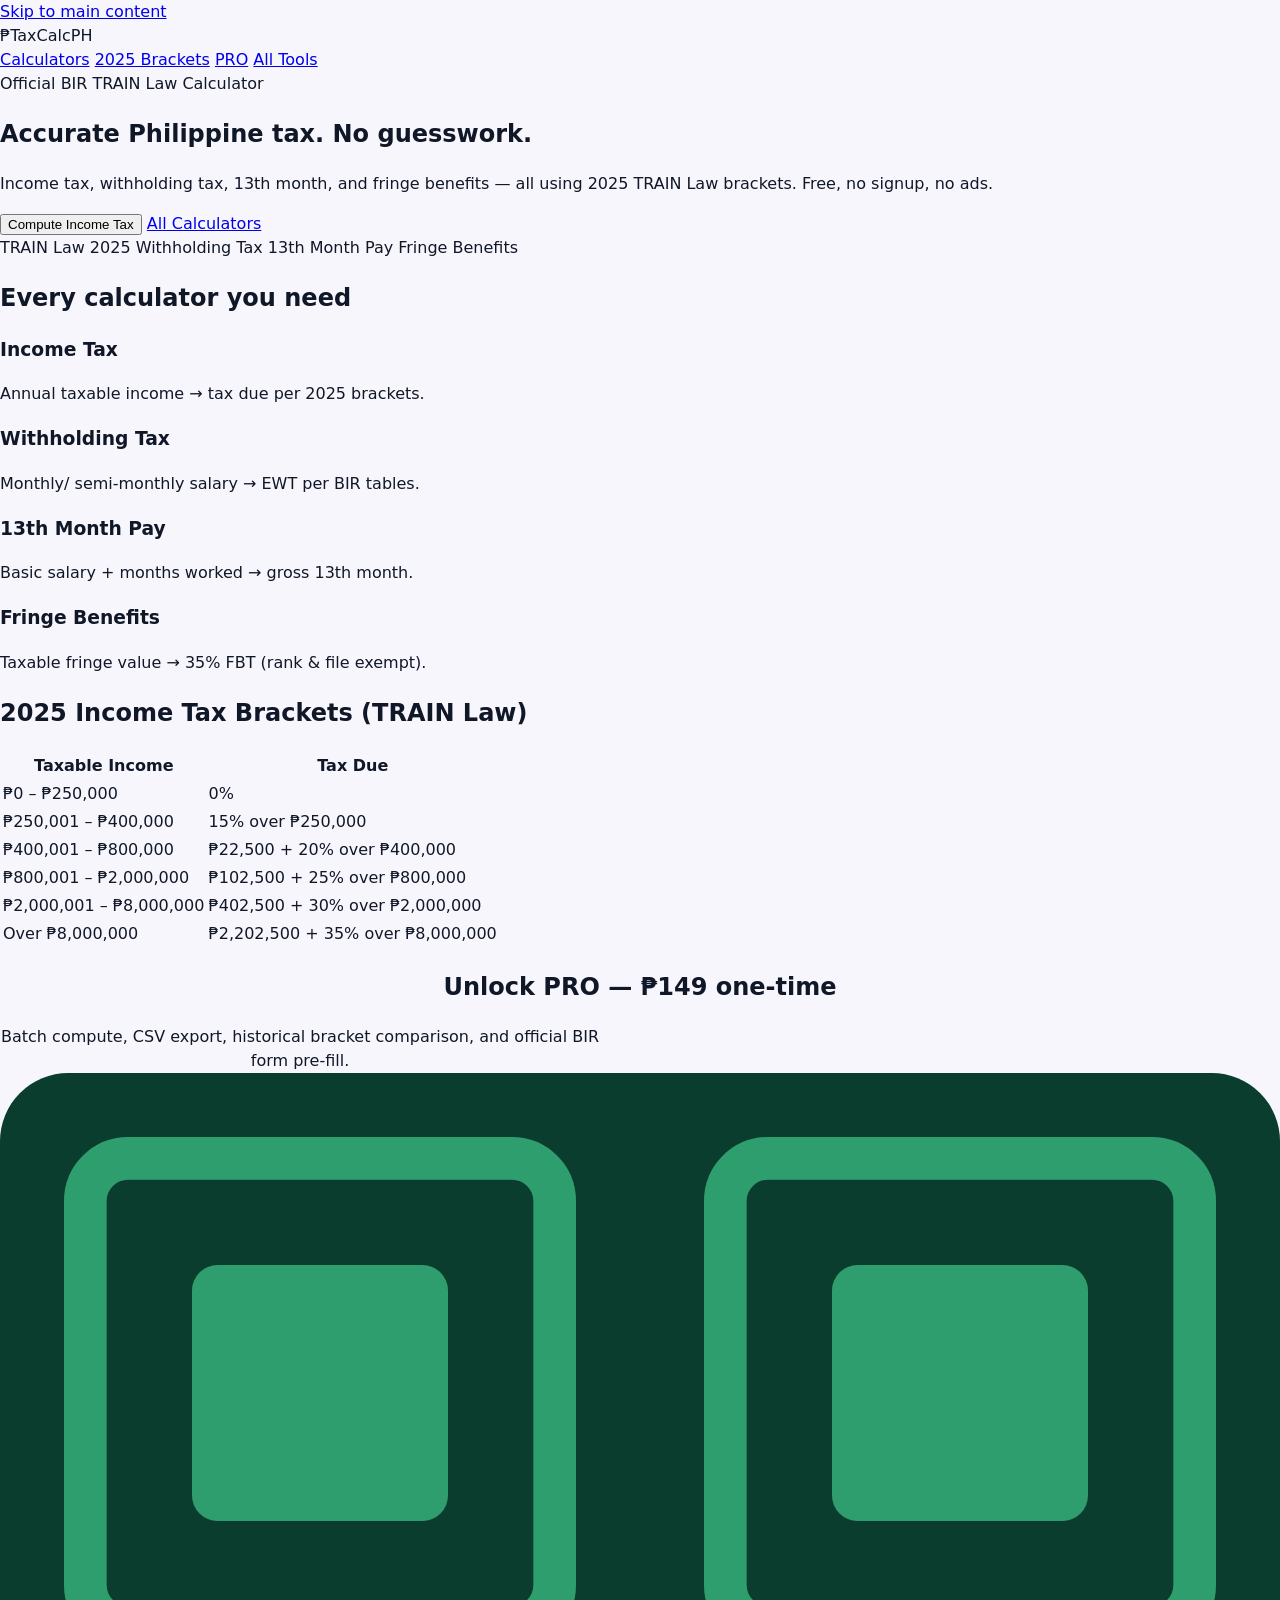
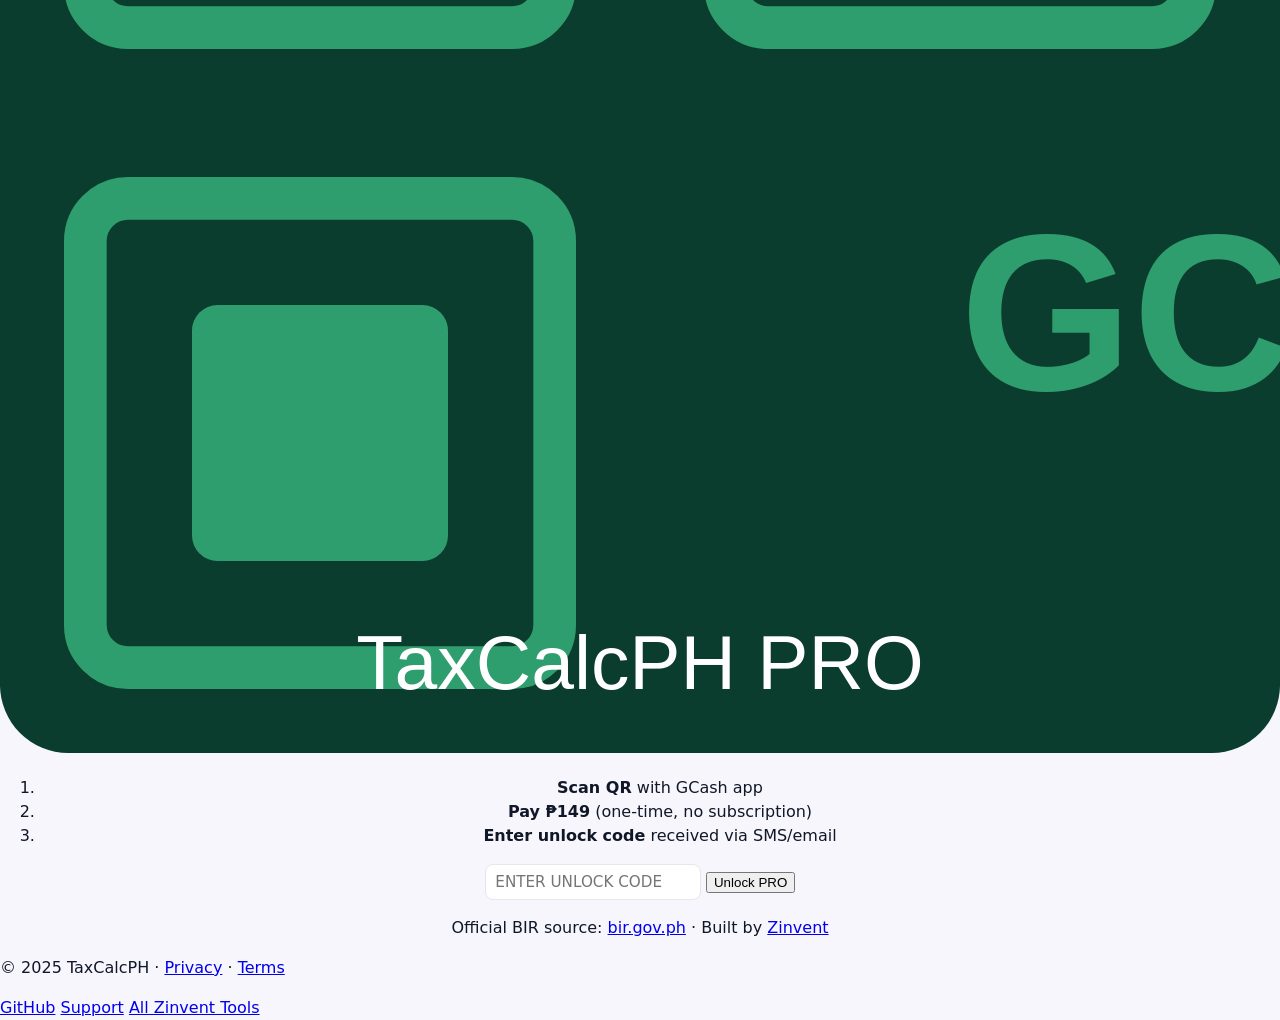
==== commit 63f2af61: "perf: cache-bust design system assets (v7)" ====
--- a/index.html
+++ b/index.html
@@ -12,17 +12,29 @@
   <link rel="preconnect" href="https://fonts.gstatic.com" crossorigin>
   <link href="https://fonts.googleapis.com/css2?family=Newsreader:wght@400;500;600;700&family=Inter:wght@400;500;600&display=swap" rel="stylesheet">
   <!-- Zinvent Design System -->
-  <link rel="stylesheet" href="https://makavelimachiavelli.github.io/zinvent-design-system/tokens.css">
-  <link rel="stylesheet" href="https://makavelimachiavelli.github.io/zinvent-design-system/components/base.css">
+  <link rel="stylesheet" href="https://makavelimachiavelli.github.io/zinvent-design-system/tokens.css?v=7">
+  <link rel="stylesheet" href="https://makavelimachiavelli.github.io/zinvent-design-system/components/base.css?v=7">
   <!-- Zinvent Analytics (privacy-first, no cookies) -->
-  <script src="https://makavelimachiavelli.github.io/zinvent-design-system/components/analytics.js"></script>
+  <script src="https://makavelimachiavelli.github.io/zinvent-design-system/components/analytics.js?v=7"></script>
   <!-- Zinvent Payments (GCash + LemonSqueezy, affiliate, email capture) -->
-  <script src="https://makavelimachiavelli.github.io/zinvent-design-system/components/payments.js"></script>
+  <script src="https://makavelimachiavelli.github.io/zinvent-design-system/components/payments.js?v=7"></script>
   <!-- Product Styles -->
   <link rel="stylesheet" href="style.css">
   <script type="application/ld+json">
   {"@context":"https://schema.org","@type":"WebApplication","name":"TaxCalcPH","applicationCategory":"FinanceApplication","operatingSystem":"Web","offers":{"@type":"Offer","price":"0","priceCurrency":"PHP"},"description":"Philippine tax calculator updated for 2025 TRAIN Law."}
   </script>
+  <meta property="og:type" content="website">
+  <meta property="og:url" content="https://makavelimachiavelli.github.io/taxcalcph/">
+  <meta property="og:title" content="TaxCalcPH — Know your PH income tax instantly">
+  <meta property="og:description" content="Know your PH income tax instantly. Free, no signup.">
+  <meta property="og:image" content="https://makavelimachiavelli.github.io/taxcalcph/og-image.png">
+  <meta name="twitter:card" content="summary_large_image">
+  <meta name="twitter:title" content="TaxCalcPH — Know your PH income tax instantly">
+  <meta name="twitter:description" content="Know your PH income tax instantly. Free, no signup.">
+  <meta name="twitter:image" content="https://makavelimachiavelli.github.io/taxcalcph/og-image.png">
+  <link rel="canonical" href="https://makavelimachiavelli.github.io/taxcalcph/">
+  <link rel="manifest" href="manifest.json">
+  <meta name="theme-color" content="#0b3d2e">
 </head>
 <body>
   <a href="#main" class="skip-link">Skip to main content</a>
@@ -122,7 +134,199 @@
         <p style="color:var(--p-muted);">Official BIR source: <a href="https://www.bir.gov.ph" target="_blank" rel="noopener">bir.gov.ph</a> · Built by <a href="https://makavelimachiavelli.github.io/zinvent-hub/">Zinvent</a></p>
       </div>
     </section>
-  </main>
+  
+  <section id="z-app" class="z-section" hidden>
+    <div class="z-wrap" id="z-app-root">
+
+  >
+
+<header class="site-header">
+  <div class="brand">Tax<span>Calc</span>PH</div>
+  <nav>
+    <span id="proBadge" class="badge hidden">PRO</span>
+    <a href="#faq">FAQ</a>
+    <button id="proBtn" class="btn-link">Get PRO — ₱99</button>
+  </nav>
+</header>
+
+<main class="wrap">
+  <section class="hero">
+    <h1>8% or Graduated Tax? Know in 30 seconds.</h1>
+    <p class="sub">The decision calculator for Philippine freelancers &amp; self-employed. Compares <strong>8% flat</strong> vs <strong>graduated rates + 40% OSD</strong> under your actual income — and shows your quarterly <strong>1701Q</strong> numbers. No signup. Nothing leaves your browser.</p>
+    <div class="hero-chips">
+      <span>✓ TRAIN / R.A. 10963 tables</span>
+      <span>✓ 40% OSD included</span>
+      <span>✓ Quarterly 1701Q (PRO)</span>
+      <span>✓ Printable computation</span>
+    </div>
+  </section>
+
+  <div class="app-grid">
+    <section class="panel">
+      <h2>Your income</h2>
+      <div class="fields">
+        <label>I earn as:
+          <select id="mixMode">
+            <option value="pure">Self-employed / freelancer only</option>
+            <option value="mixed">Employed + freelance (mixed income)</option>
+          </select>
+        </label>
+        <div class="btn-group">
+          <button type="button" id="periodAnnual" class="btn-tab active">Annual</button>
+          <button type="button" id="periodMonthly" class="btn-tab">Monthly</button>
+        </div>
+        <label>Gross receipts (<span id="periodLabel">Annual</span> ₱) — freelance/business
+          <input id="gross" type="number" min="0" step="any" value="600000">
+        </label>
+        <label>Form 2307 credits — tax withheld by clients (₱, optional)
+          <input id="cwtCredits" type="number" min="0" step="any" value="0" placeholder="e.g. 12000">
+        </label>
+        <label id="compWrap" class="hidden">Annual compensation income (₱) — employed
+          <input id="comp" type="number" min="0" step="any" value="420000">
+        </label>
+        <label id="contribWrap" class="hidden">Employee SSS/PhilHealth/Pag-IBIG paid (₱/yr)
+          <input id="contribs" type="number" min="0" step="any" value="0">
+        </label>
+        <label>Income pattern (for quarterly view)
+          <select id="season">
+            <option value="even">Even across 4 quarters (25% each)</option>
+            <option value="back">Back-loaded (10% / 20% / 30% / 40%)</option>
+            <option value="front">Front-loaded (40% / 30% / 20% / 10%)</option>
+          </select>
+        </label>
+      </div>
+      <p class="hint">Quick check vs your monthly average: <strong id="monthlyEcho">—</strong>/mo</p>
+
+      <h2>Compared options</h2>
+      <div class="opt-cards">
+        <div class="opt-card">
+          <h3>Option A — 8% flat</h3>
+          <p class="opt-desc">8% on gross over ₱250k. No deductions, no books-of-accounts-level paperwork, simpler. Requires gross ≤ ₱3M.</p>
+          <div class="opt-tax" id="aTax">—</div>
+          <div class="opt-er" id="aEr"></div>
+        </div>
+        <div class="opt-card">
+          <h3>Option B — Graduated + OSD</h3>
+          <p class="opt-desc">Deduct 40% of gross, pay graduated rates (0–35%) on the rest. Usually wins below ~₱1M gross; requires books.</p>
+          <div class="opt-tax" id="bTax">—</div>
+          <div class="opt-er" id="bEr"></div>
+        </div>
+      </div>
+      <div class="verdict" id="verdict"></div>
+      <div class="warn" id="warn"></div>
+
+      <div class="actions">
+        <button id="printBtn" class="btn primary">🖨️ Print computation</button>
+        <button id="quarterBtn" class="btn hidden">📅 Quarterly 1701Q (PRO)</button>
+      </div>
+
+      <h2 style="margin-top:1.6rem">Bracket detail (Option B)</h2>
+      <table class="bracket-table" id="bracketTable">
+        <thead><tr><th>Taxable income</th><th class="r">Rate</th><th class="r">Tax on this income</th></tr></thead>
+        <tbody></tbody>
+      </table>
+    </section>
+
+    <section class="panel">
+      <h2 class="preview-title">How the two options compare</h2>
+      <div id="doc" class="comp-doc">
+        <div class="cd-head">TAX OPTION COMPARISON — SELF-EMPLOYED / PROFESSIONAL</div>
+        <div class="cd-sub" id="cd_gross">Gross receipts: —</div>
+        <table class="cd-table">
+          <thead><tr><th></th><th class="r">A: 8% flat</th><th class="r">B: Graduated + OSD</th></tr></thead>
+          <tbody>
+            <tr><td>Gross receipts</td><td class="r" id="d_grossA">—</td><td class="r" id="d_grossB">—</td></tr>
+            <tr><td>Less: ₱250k exemption</td><td class="r" id="d_250A">—</td><td class="r">—</td></tr>
+            <tr><td>Less: 40% OSD</td><td class="r">n/a</td><td class="r" id="d_osd">—</td></tr>
+            <tr><td><strong>Taxable income</strong></td><td class="r" id="d_taxableA">—</td><td class="r" id="d_taxableB">—</td></tr>
+            <tr><td>3% percentage tax (non-VAT ≤₱3M)</td><td class="r">replaced by 8%</td><td class="r" id="d_pt">—</td></tr>
+            <tr class="totrow"><td><strong>Annual income tax</strong></td><td class="r" id="d_taxA">—</td><td class="r" id="d_taxB">—</td></tr>
+            <tr id="cwtRow" style="display:none"><td>Less: 2307 credits withheld</td><td class="r" id="d_cwtA">—</td><td class="r" id="d_cwtB">—</td></tr>
+            <tr id="payRow" style="display:none" class="totrow"><td><strong>PAYABLE after credits</strong></td><td class="r" id="d_payA">—</td><td class="r" id="d_payB">—</td></tr>
+            <tr class="comp-rows hidden"><td>Compensation income (salary)</td><td class="r" id="d_comp">—</td><td class="r" id="d_comp2">—</td></tr>
+            <tr class="comp-rows hidden"><td>Less: ₱90k exemption + contributions</td><td class="r" id="d_compded">—</td><td class="r" id="d_compded2">—</td></tr>
+            <tr class="comp-rows hidden"><td>Compensation income tax</td><td class="r" id="d_compTax">—</td><td class="r" id="d_compTax2">—</td></tr>
+            <tr class="comp-rows hidden totrow"><td><strong>GRAND TOTAL (freelance + salary)</strong></td><td class="r" id="d_grandA">—</td><td class="r" id="d_grandB">—</td></tr>
+            <tr><td>Effective rate on gross</td><td class="r" id="d_erA">—</td><td class="r" id="d_erB">—</td></tr>
+          </tbody>
+        </table>
+        <div class="cd-verdict" id="cd_verdict"></div>
+        <div class="cd-foot">Computed per R.A. 10963 (TRAIN) individual rate tables. Verify with your accountant / RDO before filing.</div>
+      </div>
+    </section>
+  </div>
+
+  <!-- QUARTER MODAL (PRO) -->
+  <div id="qModal" class="modal hidden">
+    <div class="modal-card wide">
+      <button class="modal-x" id="qClose">✕</button>
+      <h2>📅 Quarterly 1701Q — <span id="qBest"></span></h2>
+      <p class="hint" id="qHint">Cumulative method (how BIR Form 1701Q actually computes): tax due grows with cumulative income; each quarter pays the increment.</p>
+      <table class="book-table">
+        <thead><tr><th>Quarter</th><th class="r">Cum. income</th><th class="r">Cum. tax due</th><th class="r">Pay this quarter</th></tr></thead>
+        <tbody id="qBody"></tbody>
+      </table>
+      <div class="actions"><button id="qExport" class="btn primary">⬇️ Export CSV</button></div>
+    </div>
+  </div>
+
+  <section class="marketing">
+    <h2>Why it matters</h2>
+    <div class="cards">
+      <div class="card"><h3>🧮 Real math, not vibes</h3><p>Both options computed side-by-side with the actual TRAIN brackets, ₱250k exemption and 40% OSD — the exact comparison your accountant does, in 30 seconds.</p></div>
+      <div class="card"><h3>📅 Quarterly-ready</h3><p>PRO converts the winner into per-quarter 1701Q payments (cumulative method), so April 15 / Aug 15 / Nov 15 / Jan 15 stops being a scramble.</p></div>
+      <div class="card"><h3>🇵🇭 Made for PH freelancers</h3><p>Pairs with <a href="https://makavelimachiavelli.github.io/invoiceph/">InvoicePH</a> — compliant invoices + a sales book feed straight into this computation.</p></div>
+    </div>
+
+    <h2 id="faq">FAQ</h2>
+    <div class="faq-item"><h3>Where's the crossover between 8% and graduated?</h3><p>With OSD it's roughly ₱700k–₱1M gross, moving with your actual mix. Below it, graduated+OSD usually computes less; above it, 8%'s flat 8% usually wins. Run your number — that's what this page is for.</p></div>
+    <div class="faq-item"><h3>Does 8% have the ₱250k exemption too?</h3><p>Yes — 8% applies to gross receipts <em>in excess of</em> ₱250,000.</p></div>
+    <div class="faq-item"><h3>What about VAT?</h3><p>Separate decision: gross receipts above ₱3M generally require VAT registration (12%) regardless of income-tax option. This tool shows a warning when you cross ₱3M.</p></div>
+    <div class="faq-item"><h3>Is this official BIR software?</h3><p>No — it's an independent calculator using the published R.A. 10963 rate tables. Always verify your final filing with your accountant or RDO.</p></div>
+
+    <div class="cta-box">
+      <h2>TaxCalcPH PRO — ₱99 one-time</h2>
+      <ul>
+        <li>📅 <strong>Quarterly 1701Q schedule</strong> — per-quarter income patterns (even / back-loaded / front-loaded), cumulative tax + payable per quarter</li>
+        <li>🖨️ <strong>Printable computation sheet</strong> — show your accountant exactly what you computed</li>
+        <li>⬇️ <strong>CSV export</strong> — drop the numbers into your records</li>
+      </ul>
+      <p class="once">One-time ₱99 via GCash. Cheaper than one wrong quarter.</p>
+      <button id="proBtn2" class="btn primary big">Unlock PRO — ₱99</button>
+    </div>
+  </section>
+</main>
+
+<footer class="site-footer">
+  <p>TaxCalcPH — independent 8% vs graduated calculator for Philippine freelancers (TRAIN / R.A. 10963). Not affiliated with the BIR; verify filings with your RDO/accountant. · <a href="8-percent-vs-graduated.html">📖 Full guide</a></p>
+</footer>
+
+<!-- PAY MODAL -->
+<div id="payModal" class="modal hidden">
+  <div class="modal-card">
+    <button class="modal-x" id="payClose">✕</button>
+    <h2>Unlock TaxCalcPH PRO</h2>
+    <p class="price">₱99 <span>one-time · lifetime · no subscription</span></p>
+    <div class="qr-box">
+      <img src="assets/gcash-qr.svg" alt="GCash QR (replace with merchant QR)" width="180" height="180">
+      <ol class="pay-steps">
+        <li>Scan the GCash QR and send <strong>₱99</strong>.</li>
+        <li>Enter the unlock code sent to you below.</li>
+      </ol>
+    </div>
+    <div class="code-row">
+      <input id="codeInput" placeholder="Enter unlock code">
+      <button id="codeBtn" class="btn primary">Unlock</button>
+    </div>
+    <p class="code-msg" id="codeMsg"></p>
+  </div>
+</div>
+
+
+
+    </div>
+  </section>
+</main>
   <footer class="z-footer" role="contentinfo">
     <div class="z-wrap">
       <p>&copy; 2025 TaxCalcPH · <a href="https://makavelimachiavelli.github.io/zinvent-hub/privacy.html">Privacy</a> · <a href="https://makavelimachiavelli.github.io/zinvent-hub/terms.html">Terms</a></p>
@@ -134,5 +338,19 @@
     </div>
   </footer>
   <script src="app.js"></script>
+
+<script>
+(function(){
+  document.addEventListener('click', function(e){
+    var btn = e.target.closest('[data-action]');
+    if(!btn) return;
+    var act = btn.getAttribute('data-action');
+    if(act && act.indexOf('new-')===0 || act==='start'){
+      var app = document.getElementById('z-app');
+      if(app){ app.hidden = false; app.scrollIntoView({behavior:'smooth'}); }
+    }
+  });
+})();
+</script>
 </body>
 </html>
--- a/style.css
+++ b/style.css
@@ -1,7 +1,7 @@
 /* TaxCalcPH — styles */
 :root{
-  --purple:#7c3aed; --ink:#1a1410; --muted:#7c6f5f; --line:#e7ddcd;
-  --bg:#f8f6fd; --card:#fff; --green:#067a53; --red:#dc2626; --amber:#b45309;
+  --purple:#7c3aed; --ink:#101828; --muted:#3d4a5c; --line:#e4e7ec;
+  --bg:#f8f6fd; --card:#fff; --green:#0e9f6e; --red:#dc2626; --amber:#b45309;
 }
 *{box-sizing:border-box}
 body{margin:0;font-family:'Segoe UI',system-ui,-apple-system,Arial,sans-serif;background:var(--bg);color:var(--ink);line-height:1.5}
@@ -60,7 +60,7 @@
 .bracket-table tr.hit td{background:#f1ebfd;font-weight:700}
 
 /* comparison doc */
-.comp-doc{background:#fff;border:1px solid #d4c9b8;border-radius:6px;padding:1.2rem;font-size:.85rem;box-shadow:0 1px 4px rgba(16,24,40,.06)}
+.comp-doc{background:#fff;border:1px solid #cbd5e1;border-radius:6px;padding:1.2rem;font-size:.85rem;box-shadow:0 1px 4px rgba(16,24,40,.06)}
 .cd-head{font-weight:900;letter-spacing:.14em;text-align:center;border-bottom:2px solid var(--ink);padding-bottom:.4rem;margin-bottom:.3rem}
 .cd-sub{font-size:.78rem;color:var(--muted);margin-bottom:.7rem}
 .cd-table{width:100%;border-collapse:collapse;font-size:.82rem}
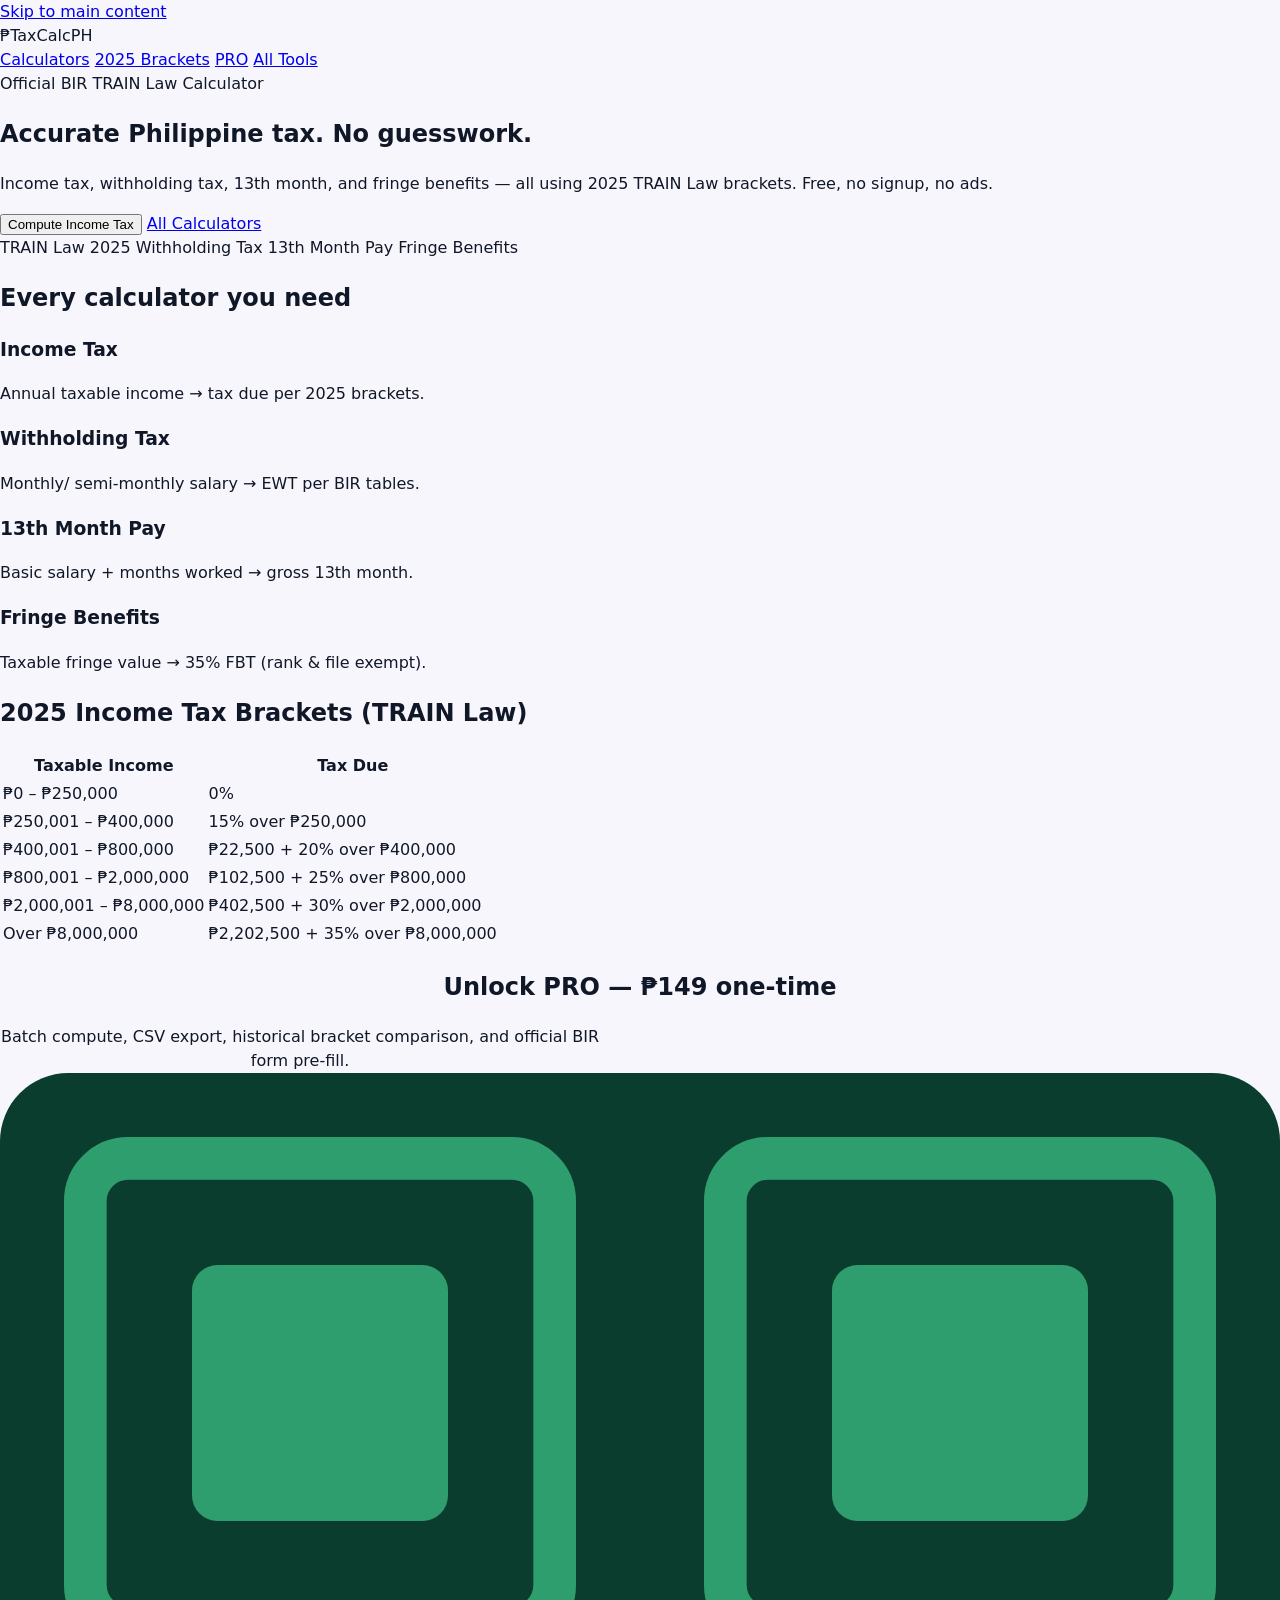
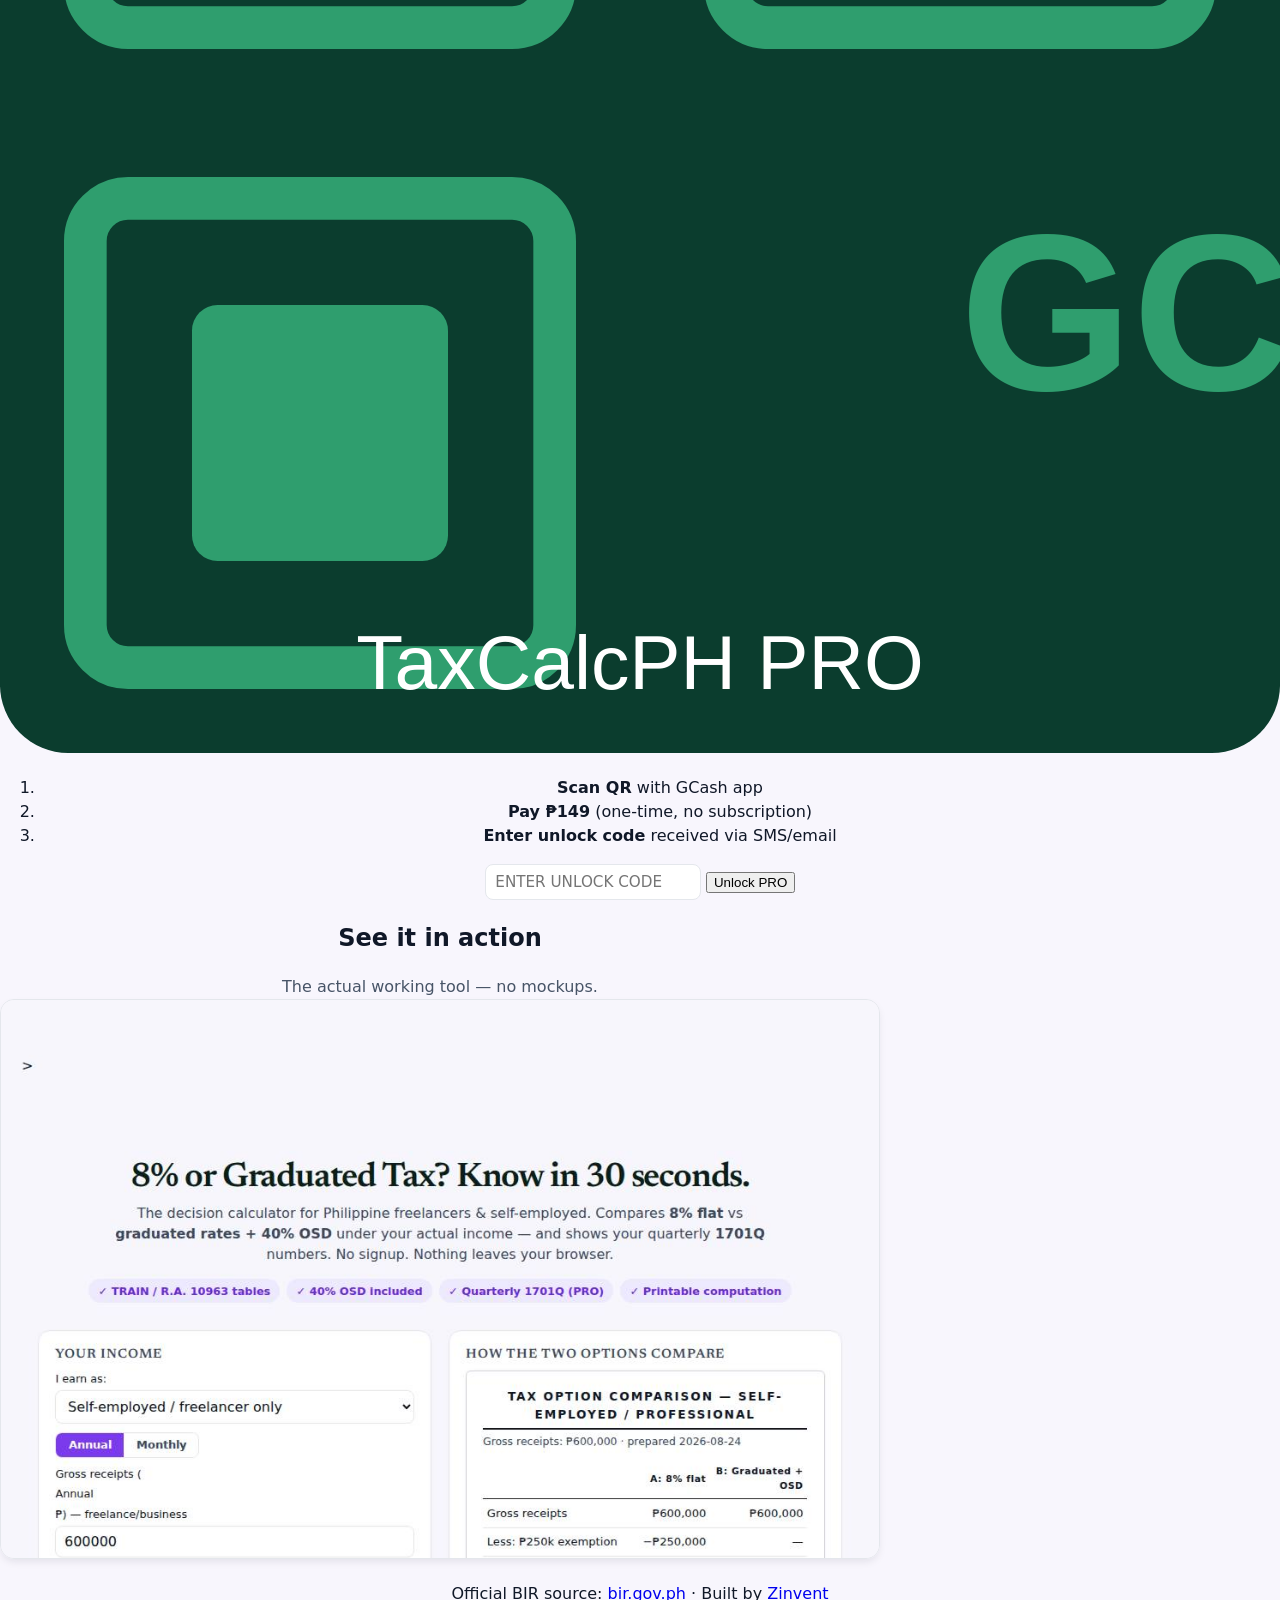
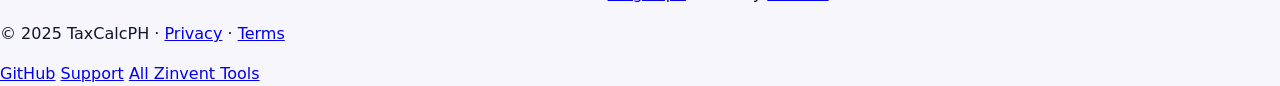
==== commit 770525d0: "feat: real app screenshot in landing (see it in action)" ====
--- a/index.html
+++ b/index.html
@@ -129,7 +129,18 @@
       </div>
     </section>
 
-    <section class="z-section-sm z-reveal">
+    
+  <section id="preview" class="z-section" style="padding-top:0;">
+    <div class="z-wrap" style="max-width:880px;text-align:center;">
+      <h2>See it in action</h2>
+      <p style="color:var(--p-muted,#475467);margin-bottom:var(--z-s5);">The actual working tool — no mockups.</p>
+      <img src="app-preview.jpg" alt="TAXCALCPH app interface — the real working tool"
+           loading="lazy" decoding="async"
+           style="width:100%;max-height:560px;object-fit:cover;object-position:top;border-radius:var(--z-r3,14px);border:1px solid var(--p-line,#e4e7ec);box-shadow:var(--z-shadow-md,0 4px 8px -2px rgba(16,24,40,.1));">
+    </div>
+  </section>
+
+<section class="z-section-sm z-reveal">
       <div class="z-wrap" style="text-align:center;">
         <p style="color:var(--p-muted);">Official BIR source: <a href="https://www.bir.gov.ph" target="_blank" rel="noopener">bir.gov.ph</a> · Built by <a href="https://makavelimachiavelli.github.io/zinvent-hub/">Zinvent</a></p>
       </div>
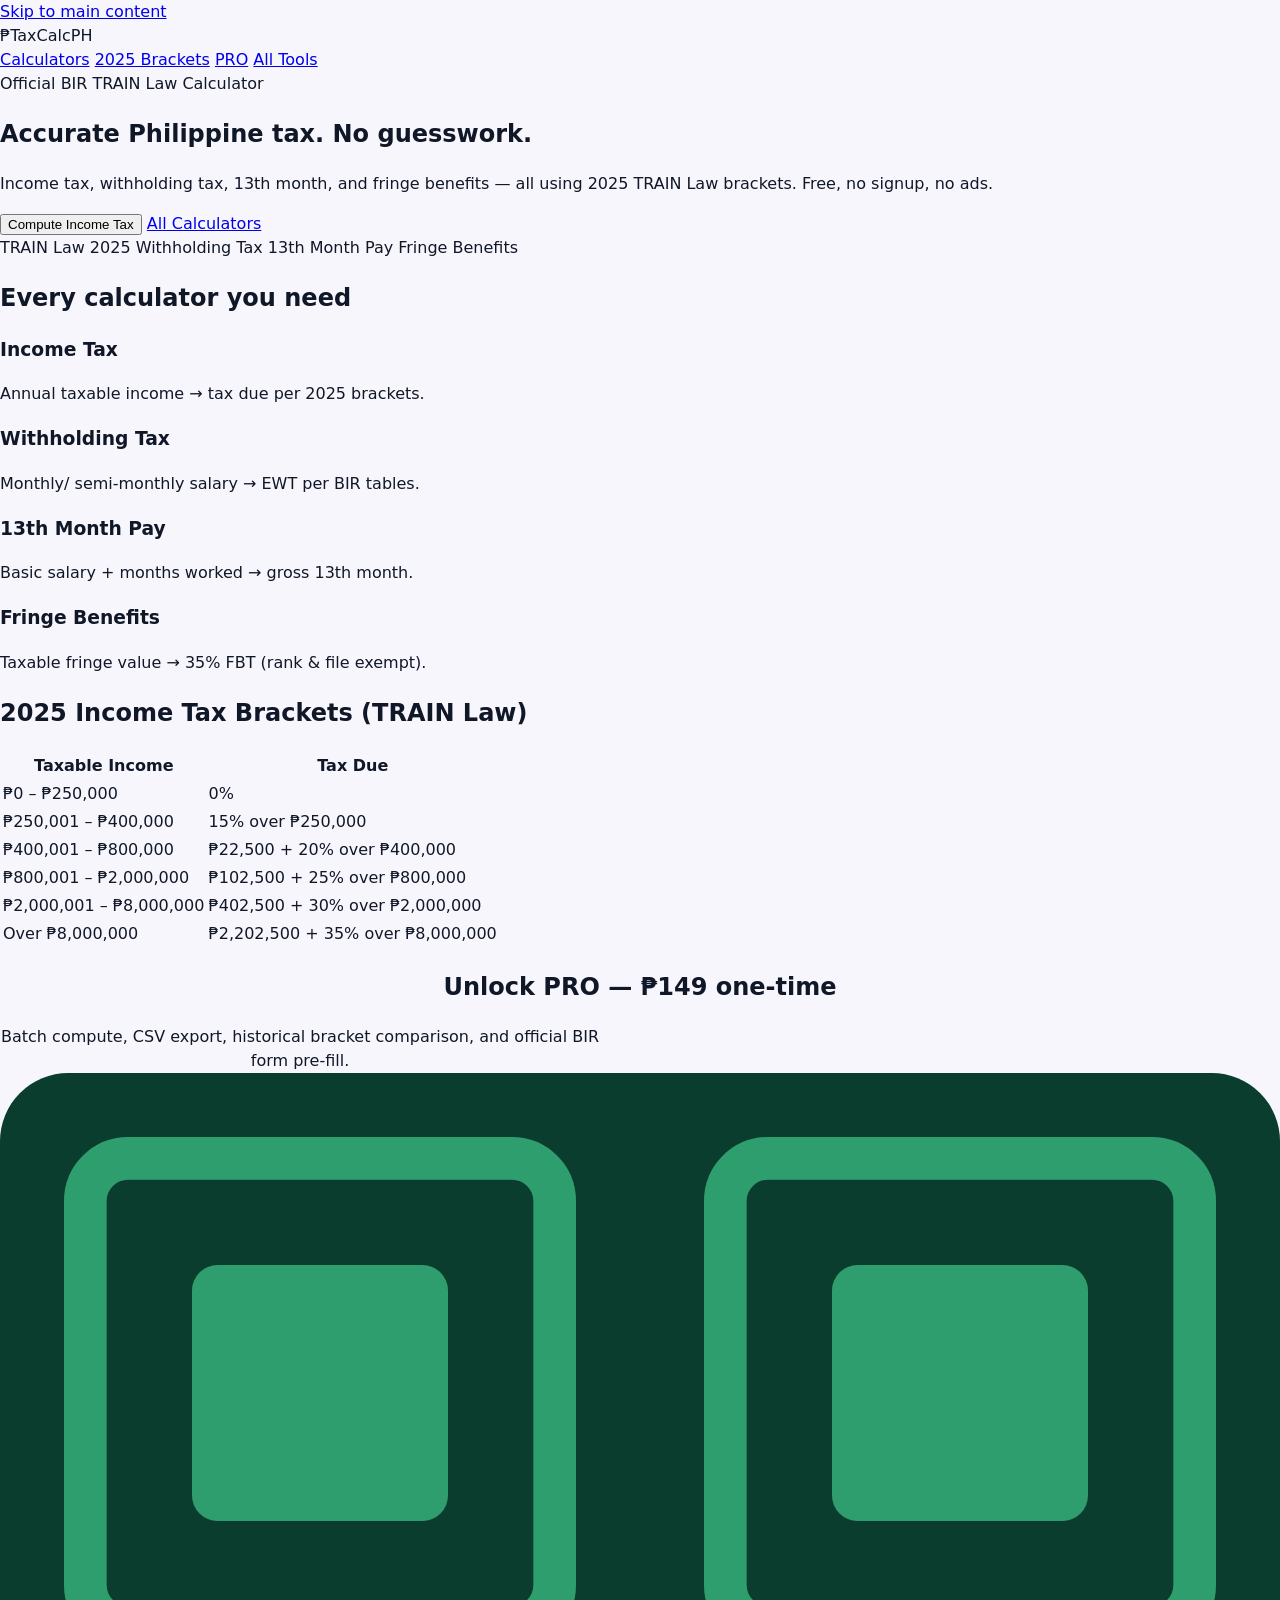
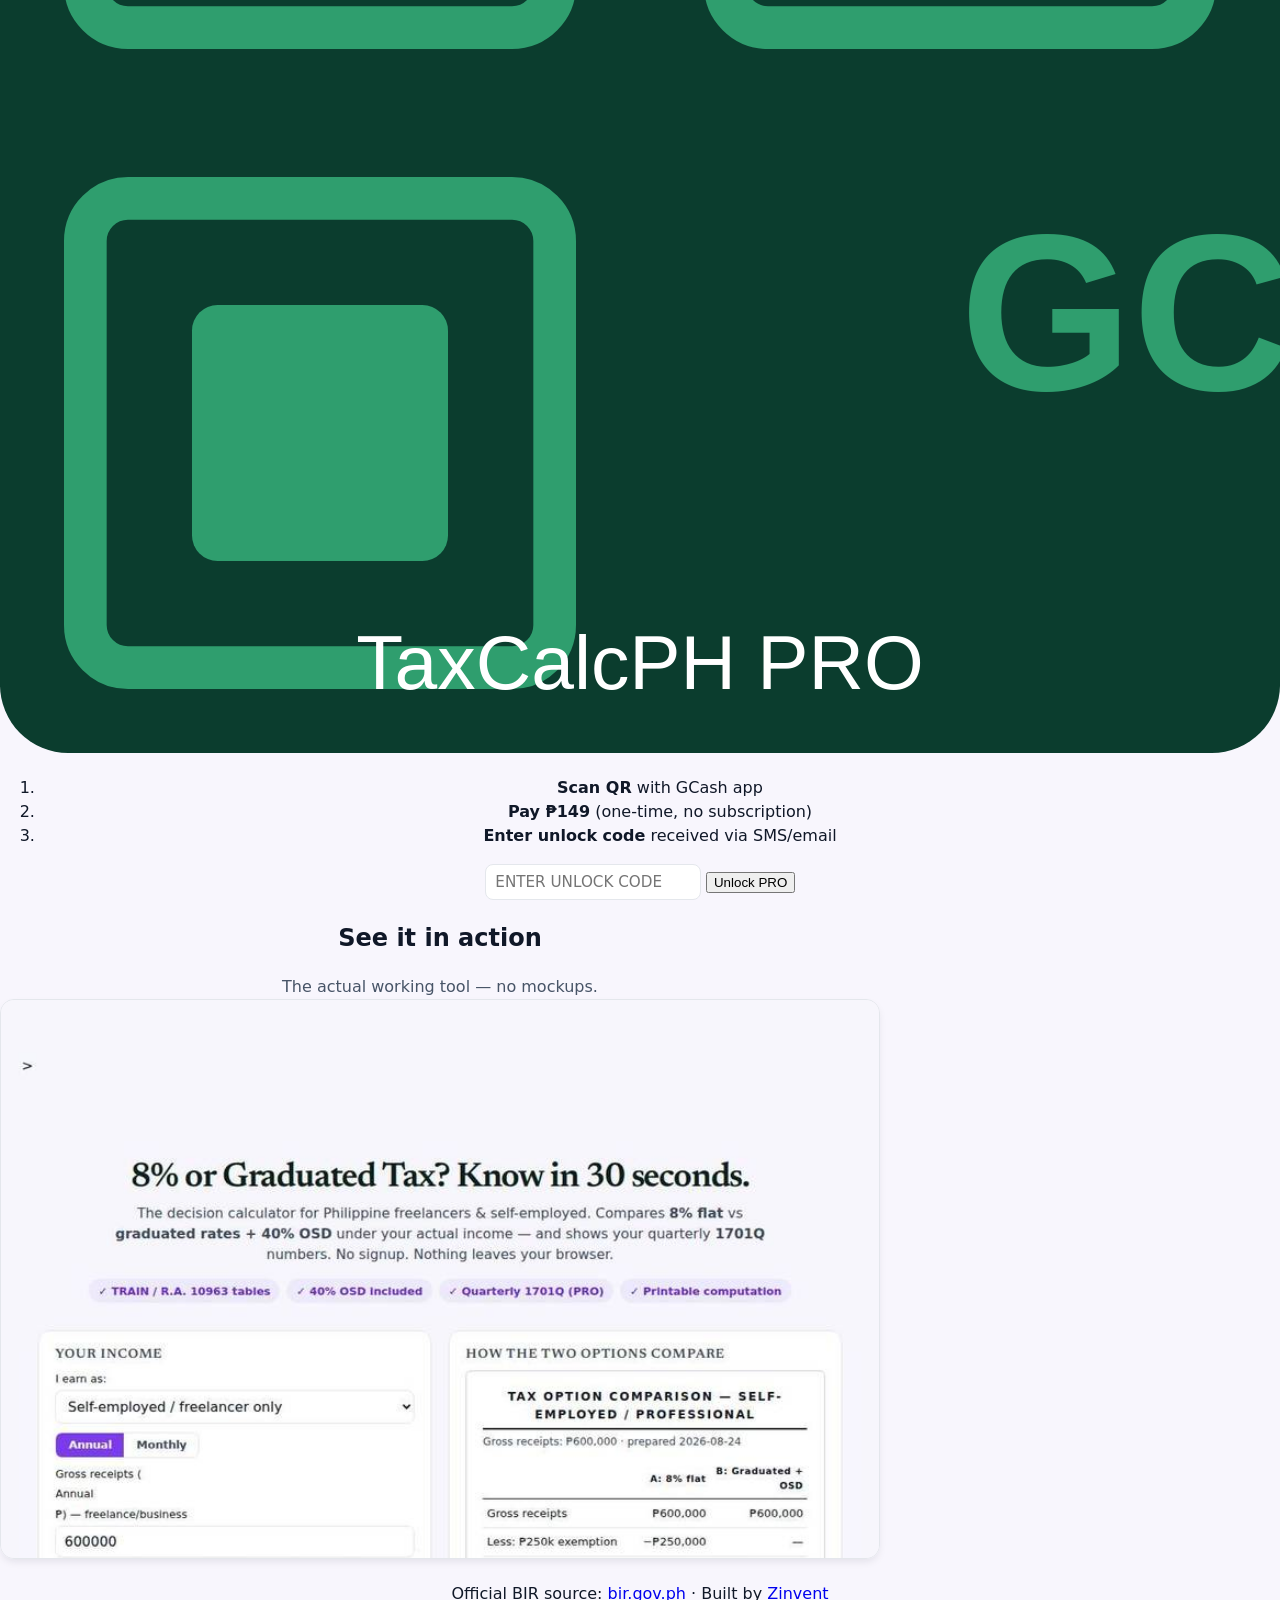
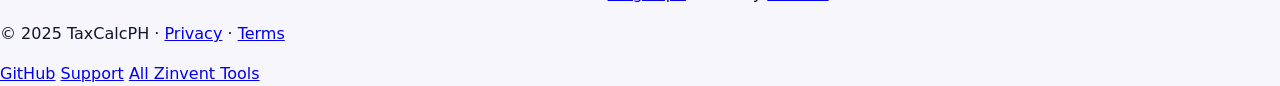
==== commit e4c72fc8: "a11y: aria-labels on unlock + buyer-name inputs" ====
--- a/index.html
+++ b/index.html
@@ -326,7 +326,7 @@
       </ol>
     </div>
     <div class="code-row">
-      <input id="codeInput" placeholder="Enter unlock code">
+      <input id="codeInput" type="text" aria-label="PRO unlock code" placeholder="Enter unlock code">
       <button id="codeBtn" class="btn primary">Unlock</button>
     </div>
     <p class="code-msg" id="codeMsg"></p>
